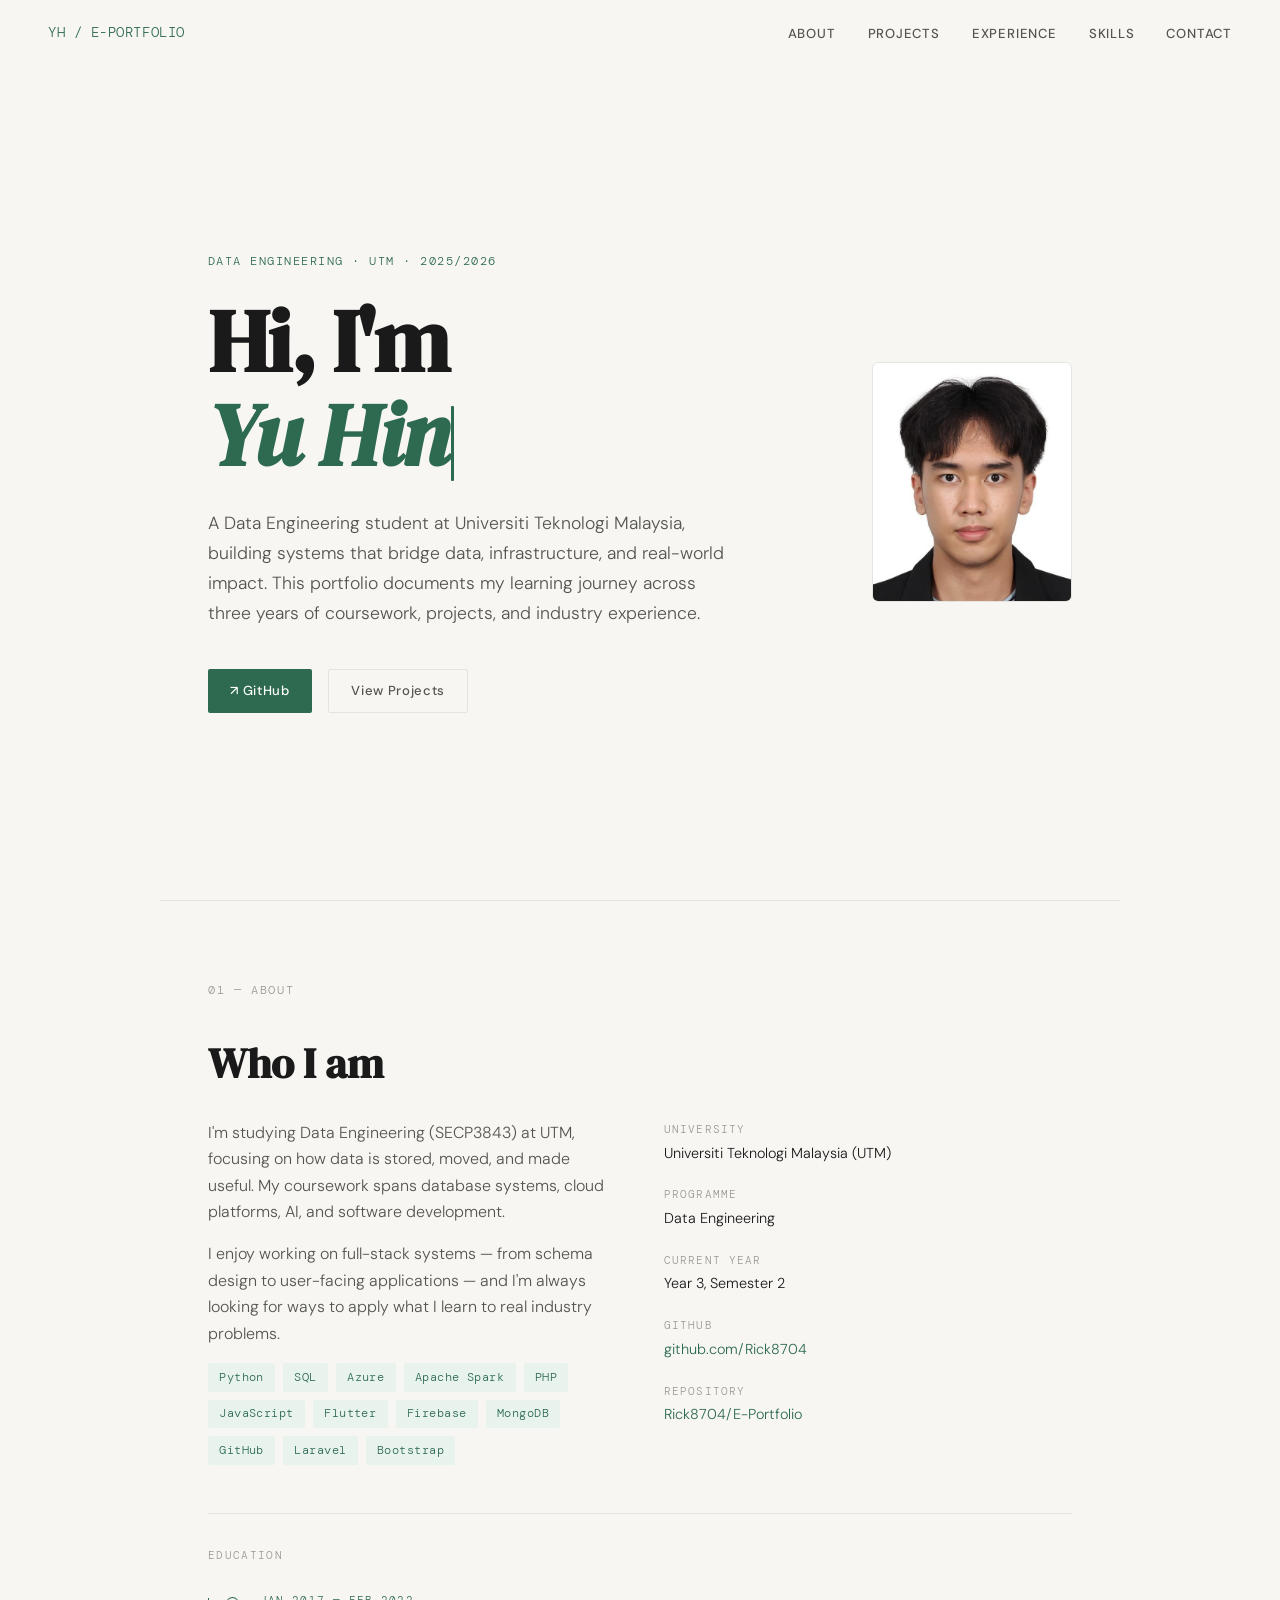
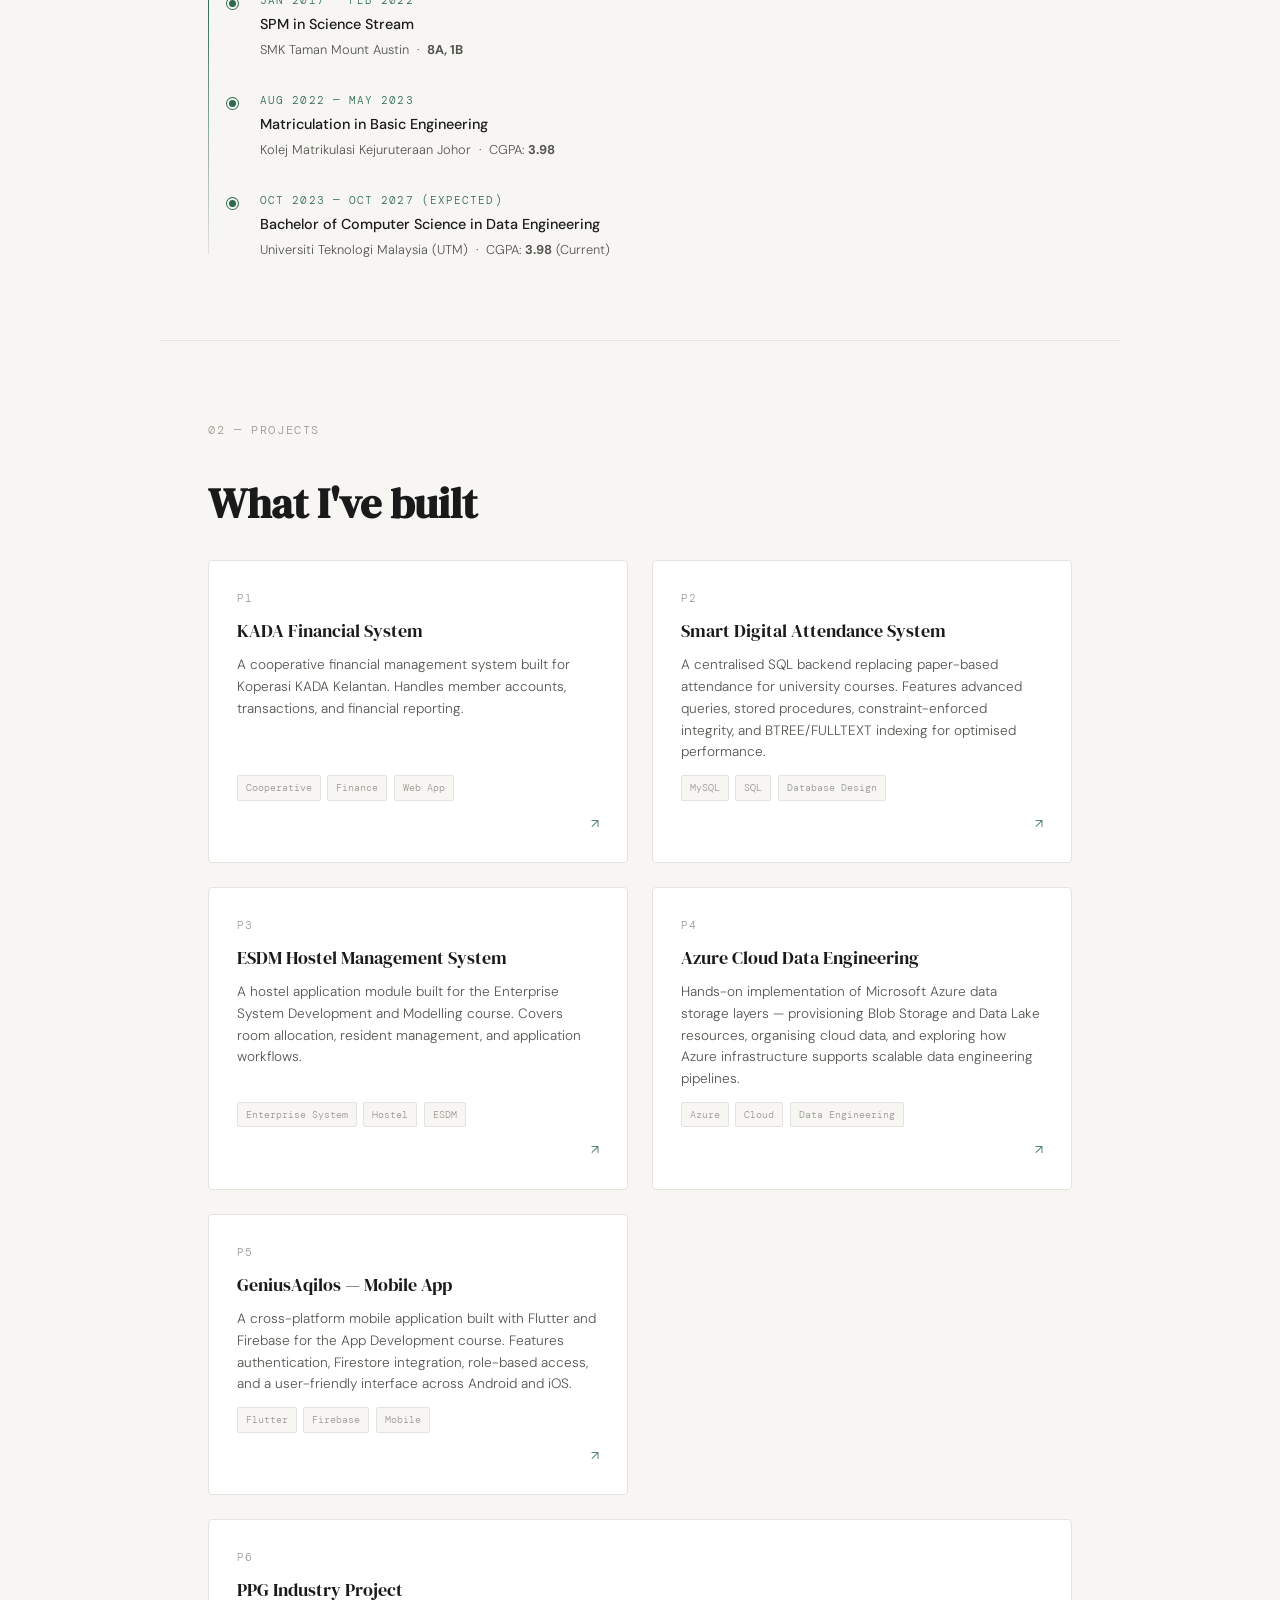
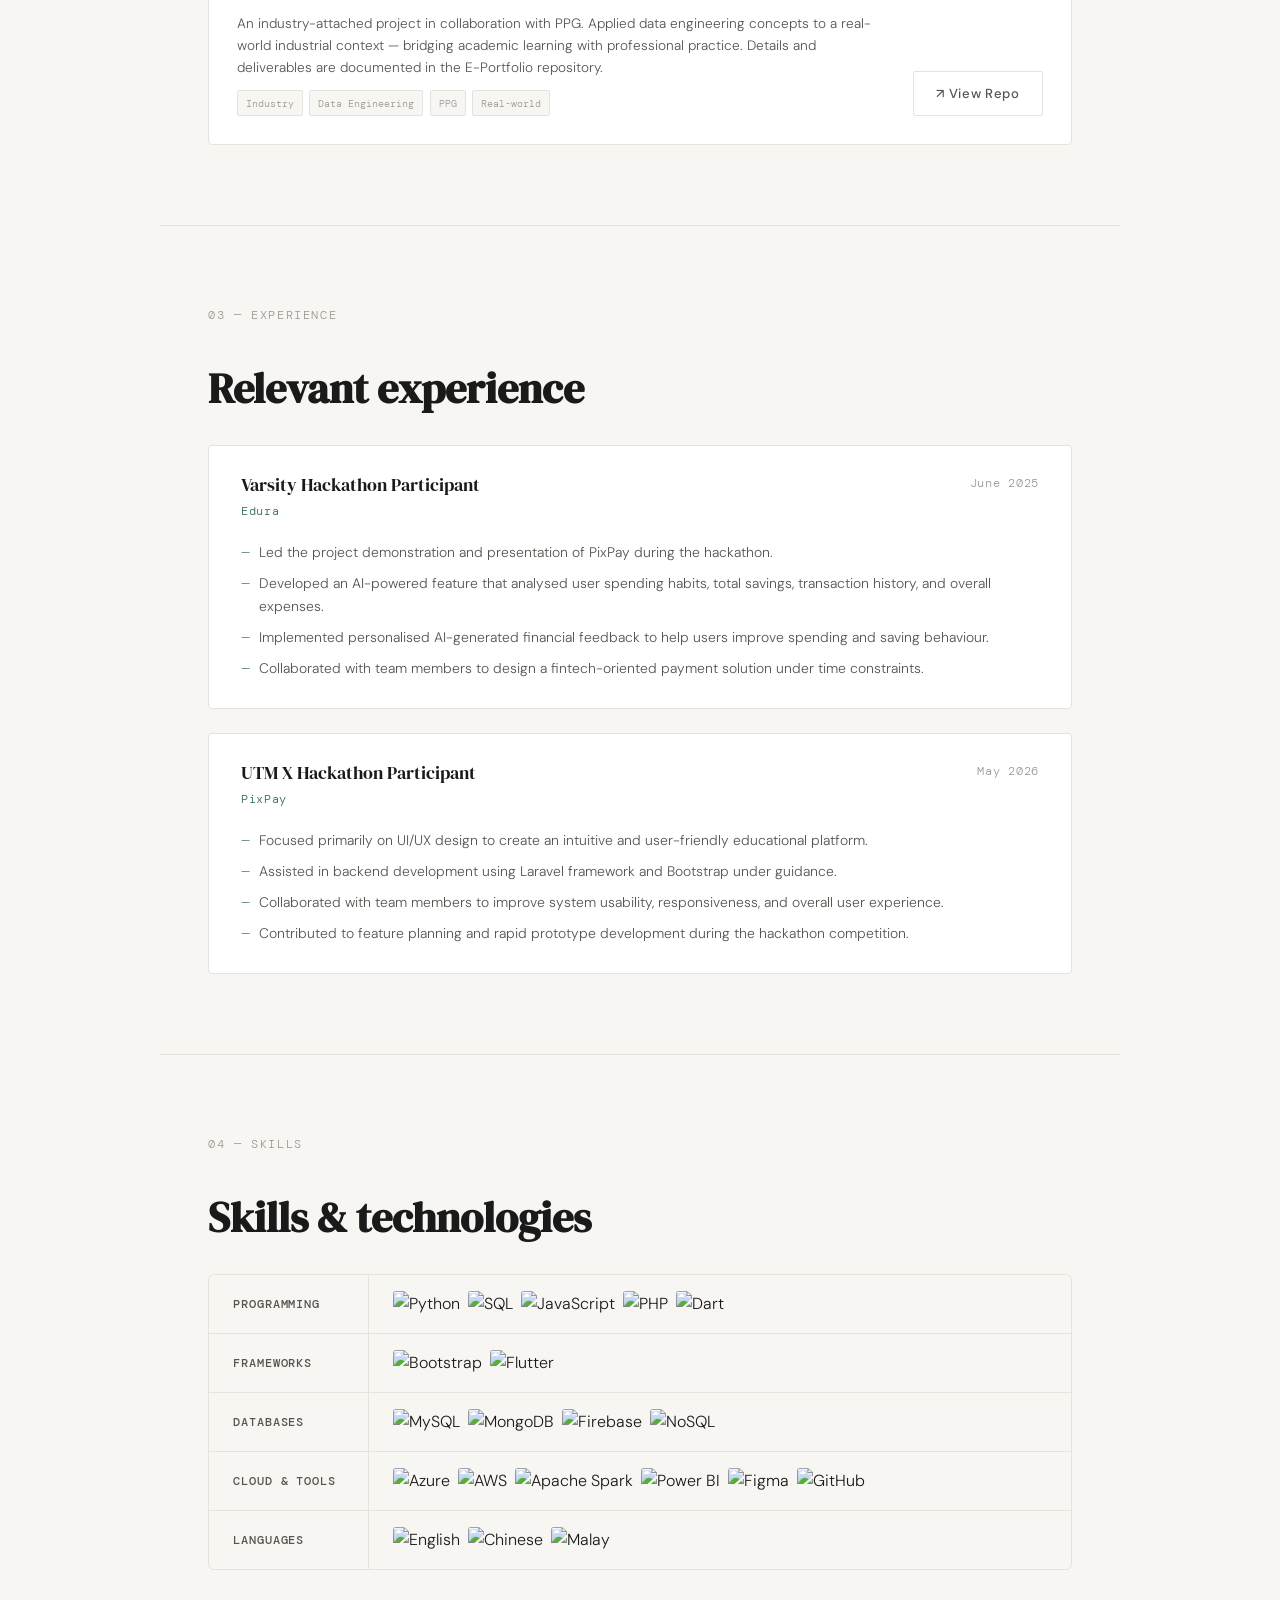
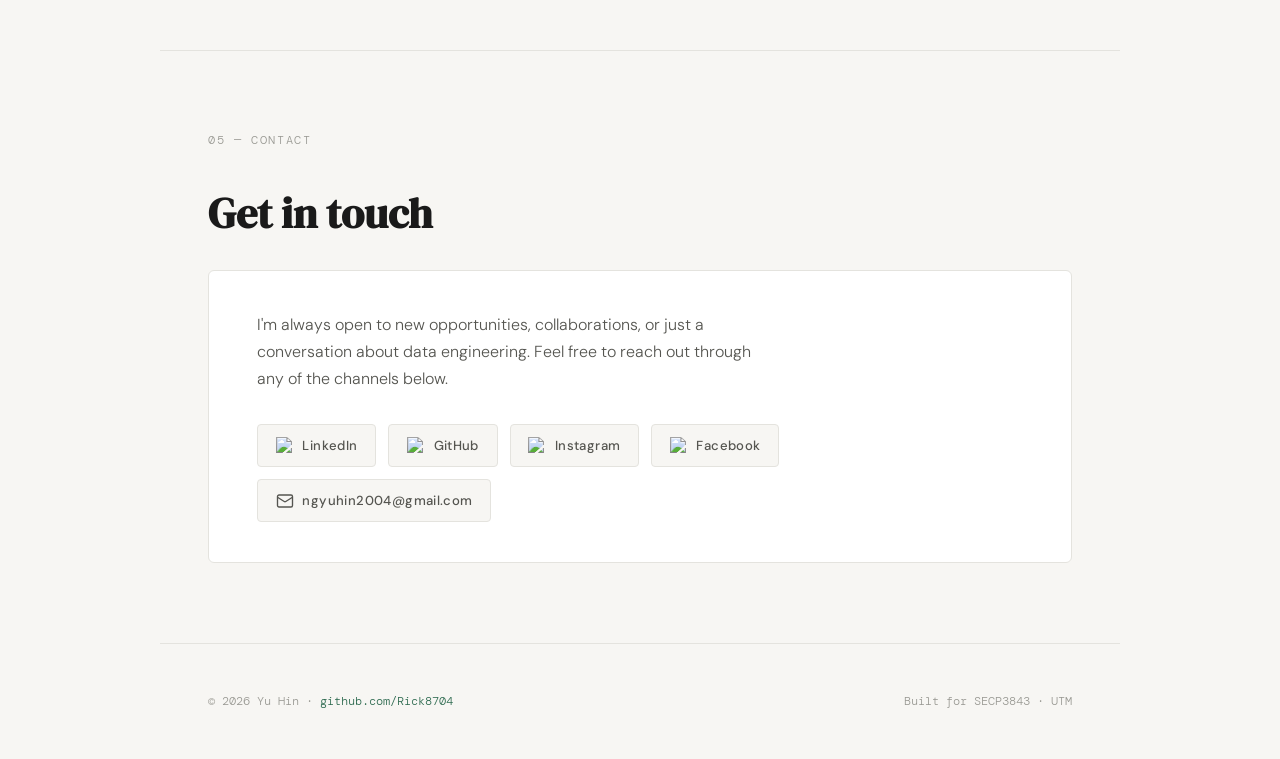
==== index.html @ 98b75ca1 "feat: add Application Development documentation and update project list in index.html" ====
<!DOCTYPE html>
<html lang="en">

<head>
  <meta charset="UTF-8" />
  <meta name="viewport" content="width=device-width, initial-scale=1.0" />
  <title>Yu Hin — E-Portfolio</title>
  <meta name="description"
    content="E-Portfolio of Yu Hin, Data Engineering student at Universiti Teknologi Malaysia (UTM). Projects, experience, and academic journey." />
  <link rel="preconnect" href="https://fonts.googleapis.com" />
  <link rel="preconnect" href="https://fonts.gstatic.com" crossorigin />
  <link
    href="https://fonts.googleapis.com/css2?family=DM+Serif+Display:ital@0;1&family=DM+Sans:wght@300;400;500&family=DM+Mono:wght@400;500&display=swap"
    rel="stylesheet" />
  <link rel="stylesheet" href="style.css" />
</head>

<body>

  <!-- Reading progress bar -->
  <div id="read-progress"></div>

  <nav id="main-nav">
    <a class="nav-logo" href="#">YH / E-PORTFOLIO</a>
    <ul class="nav-links">
      <li><a href="#about" data-section="about">About</a></li>
      <li><a href="#projects" data-section="projects">Projects</a></li>
      <li><a href="#experience" data-section="experience">Experience</a></li>
      <li><a href="#techstack" data-section="techstack">Skills</a></li>
      <li><a href="#contact" data-section="contact">Contact</a></li>
    </ul>
  </nav>

  <div class="hero">
    <div class="hero-content">
      <p class="hero-tag">Data Engineering · UTM · 2025/2026</p>
      <h1>Hi, I'm<br /><em>Yu Hin<span class="cursor"></span></em></h1>
      <p class="hero-sub">
        A Data Engineering student at Universiti Teknologi Malaysia, building systems that bridge data, infrastructure,
        and real-world impact. This portfolio documents my learning journey across three years of coursework, projects,
        and industry experience.
      </p>
      <div class="hero-links">
        <a class="btn btn-primary" href="https://github.com/Rick8704/E-Portfolio" target="_blank">↗ GitHub</a>
        <a class="btn btn-ghost" href="#projects">View Projects</a>
      </div>
    </div>
    <div class="hero-photo-wrap">
      <img class="hero-photo" src="assets/photo.jpg" alt="Yu Hin" id="hero-img"
        onerror="this.style.display='none'; document.getElementById('hero-placeholder').style.display='flex';" />
      <div class="hero-photo-placeholder" id="hero-placeholder" style="display:none;">
        <svg width="32" height="32" viewBox="0 0 24 24" fill="none" stroke="currentColor" stroke-width="1.2">
          <path d="M20 21v-2a4 4 0 0 0-4-4H8a4 4 0 0 0-4 4v2" />
          <circle cx="12" cy="7" r="4" />
        </svg>
        <span>Save your photo as<br />assets/photo.jpg</span>
      </div>
    </div>
  </div>

  <section id="about">
    <p class="section-label reveal">01 — About</p>
    <h2 class="reveal reveal-delay-1">Who I am</h2>
    <div class="about-grid">
      <div class="about-text reveal reveal-delay-2">
        <p>I'm studying Data Engineering (SECP3843) at UTM, focusing on how data is stored, moved, and made useful. My
          coursework spans database systems, cloud platforms, AI, and software development.</p>
        <p>I enjoy working on full-stack systems — from schema design to user-facing applications — and I'm always
          looking for ways to apply what I learn to real industry problems.</p>
        <div class="skills-list" id="skills-list">
          <span class="skill-tag">Python</span>
          <span class="skill-tag">SQL</span>
          <span class="skill-tag">Azure</span>
          <span class="skill-tag">Apache Spark</span>
          <span class="skill-tag">PHP</span>
          <span class="skill-tag">JavaScript</span>
          <span class="skill-tag">Flutter</span>
          <span class="skill-tag">Firebase</span>
          <span class="skill-tag">MongoDB</span>
          <span class="skill-tag">GitHub</span>
          <span class="skill-tag">Laravel</span>
          <span class="skill-tag">Bootstrap</span>
        </div>
      </div>
      <div class="info-block reveal reveal-delay-3">
        <div class="info-row">
          <span class="info-label">University</span>
          <span class="info-value">Universiti Teknologi Malaysia (UTM)</span>
        </div>
        <div class="info-row">
          <span class="info-label">Programme</span>
          <span class="info-value">Data Engineering</span>
        </div>
        <div class="info-row">
          <span class="info-label">Current Year</span>
          <span class="info-value">Year 3, Semester 2</span>
        </div>
        <div class="info-row">
          <span class="info-label">GitHub</span>
          <span class="info-value"><a href="https://github.com/Rick8704" target="_blank"
              style="color:var(--accent);text-decoration:none;">github.com/Rick8704</a></span>
        </div>
        <div class="info-row">
          <span class="info-label">Repository</span>
          <span class="info-value"><a href="https://github.com/Rick8704/E-Portfolio" target="_blank"
              style="color:var(--accent);text-decoration:none;">Rick8704/E-Portfolio</a></span>
        </div>
      </div>
    </div>

    <!-- Academic Journey Timeline -->
    <div class="journey-wrap reveal">
      <p class="journey-label">Education</p>
      <div class="timeline" id="timeline">

        <div class="tl-item">
          <span class="tl-dot"></span>
          <div class="tl-period">Jan 2017 — Feb 2022</div>
          <div class="tl-title">SPM in Science Stream</div>
          <div class="tl-sub">SMK Taman Mount Austin &nbsp;&middot;&nbsp; <strong>8A, 1B</strong></div>
        </div>

        <div class="tl-item">
          <span class="tl-dot"></span>
          <div class="tl-period">Aug 2022 — May 2023</div>
          <div class="tl-title">Matriculation in Basic Engineering</div>
          <div class="tl-sub">Kolej Matrikulasi Kejuruteraan Johor &nbsp;&middot;&nbsp; CGPA: <strong>3.98</strong></div>
        </div>

        <div class="tl-item">
          <span class="tl-dot"></span>
          <div class="tl-period">Oct 2023 — Oct 2027 (Expected)</div>
          <div class="tl-title">Bachelor of Computer Science in Data Engineering</div>
          <div class="tl-sub">Universiti Teknologi Malaysia (UTM) &nbsp;&middot;&nbsp; CGPA: <strong>3.98</strong> (Current)</div>
        </div>

      </div>
    </div>

  </section>

  <section id="projects">
    <p class="section-label reveal">02 — Projects</p>
    <h2 class="reveal reveal-delay-1">What I've built</h2>
    <div class="projects-grid">

      <a class="project-card reveal reveal-delay-1" href="https://github.com/lauyankai/KADA-system" target="_blank">
        <span class="project-num">P1</span>
        <div class="project-title">KADA Financial System</div>
        <p class="project-desc">A cooperative financial management system built for Koperasi KADA Kelantan. Handles
          member accounts, transactions, and financial reporting.</p>
        <div class="project-tags">
          <span class="project-tag">Cooperative</span>
          <span class="project-tag">Finance</span>
          <span class="project-tag">Web App</span>
        </div>
        <span class="project-arrow">↗</span>
      </a>

      <a class="project-card reveal reveal-delay-2"
        href="https://github.com/Rick8704/E-Portfolio/tree/main/Files/Year%203/Semester%201/Database%20Programming/Project%201"
        target="_blank">
        <span class="project-num">P2</span>
        <div class="project-title">Smart Digital Attendance System</div>
        <p class="project-desc">A centralised SQL backend replacing paper-based attendance for university courses.
          Features advanced queries, stored procedures, constraint-enforced integrity, and BTREE/FULLTEXT indexing for
          optimised performance.</p>
        <div class="project-tags">
          <span class="project-tag">MySQL</span>
          <span class="project-tag">SQL</span>
          <span class="project-tag">Database Design</span>
        </div>
        <span class="project-arrow">↗</span>
      </a>

      <a class="project-card reveal reveal-delay-3"
        href="https://github.com/Rick8704/ESDM_PROJECT_HOSTEL_APPLICATION_MODULE" target="_blank">
        <span class="project-num">P3</span>
        <div class="project-title">ESDM Hostel Management System</div>
        <p class="project-desc">A hostel application module built for the Enterprise System Development and Modelling
          course. Covers room allocation, resident management, and application workflows.</p>
        <div class="project-tags">
          <span class="project-tag">Enterprise System</span>
          <span class="project-tag">Hostel</span>
          <span class="project-tag">ESDM</span>
        </div>
        <span class="project-arrow">↗</span>
      </a>

      <a class="project-card reveal reveal-delay-4"
        href="https://github.com/Rick8704/E-Portfolio/tree/main/Files/Year%203/Semester%202/Special%20Topic%20in%20Data%20Engineering/Azure%20Tutorial"
        target="_blank">
        <span class="project-num">P4</span>
        <div class="project-title">Azure Cloud Data Engineering</div>
        <p class="project-desc">Hands-on implementation of Microsoft Azure data storage layers — provisioning Blob
          Storage and Data Lake resources, organising cloud data, and exploring how Azure infrastructure supports
          scalable data engineering pipelines.</p>
        <div class="project-tags">
          <span class="project-tag">Azure</span>
          <span class="project-tag">Cloud</span>
          <span class="project-tag">Data Engineering</span>
        </div>
        <span class="project-arrow">↗</span>
      </a>

      <a class="project-card reveal reveal-delay-1" href="https://github.com/brendan-chia/App-Development-_GENIUSAQILOS"
        target="_blank">
        <span class="project-num">P5</span>
        <div class="project-title">GeniusAqilos — Mobile App</div>
        <p class="project-desc">A cross-platform mobile application built with Flutter and Firebase for the App
          Development course. Features authentication, Firestore integration, role-based access, and a
          user-friendly interface across Android and iOS.</p>
        <div class="project-tags">
          <span class="project-tag">Flutter</span>
          <span class="project-tag">Firebase</span>
          <span class="project-tag">Mobile</span>
        </div>
        <span class="project-arrow">↗</span>
      </a>

      <div class="project-card full reveal">
        <div class="project-body">
          <span class="project-num">P6</span>
          <div class="project-title">PPG Industry Project</div>
          <p class="project-desc">An industry-attached project in collaboration with PPG. Applied data engineering
            concepts to a real-world industrial context — bridging academic learning with professional practice. Details
            and deliverables are documented in the E-Portfolio repository.</p>
          <div class="project-tags">
            <span class="project-tag">Industry</span>
            <span class="project-tag">Data Engineering</span>
            <span class="project-tag">PPG</span>
            <span class="project-tag">Real-world</span>
          </div>
        </div>
        <a class="btn btn-ghost" href="https://github.com/Rick8704/E-Portfolio/tree/d7e22be615f9ee816d0fd8a364463b9cafebe472/Files/Year%203/Semester%202/Special%20Topic%20in%20Data%20Engineering" target="_blank"
          style="white-space:nowrap;align-self:flex-end;">↗ View Repo</a>
      </div>

    </div>
  </section>

  <section id="experience">
    <p class="section-label reveal">03 — Experience</p>
    <h2 class="reveal reveal-delay-1">Relevant experience</h2>
    <div class="exp-list">

      <a class="exp-card reveal reveal-delay-2" href="https://github.com/ZHIMING04/Edura" target="_blank">
        <div class="exp-role">Varsity Hackathon Participant</div>
        <div class="exp-org">Edura</div>
        <span class="exp-date">June 2025</span>
        <ul class="exp-bullets">
          <li>Led the project demonstration and presentation of PixPay during the hackathon.</li>
          <li>Developed an AI-powered feature that analysed user spending habits, total savings, transaction history,
            and overall expenses.</li>
          <li>Implemented personalised AI-generated financial feedback to help users improve spending and saving
            behaviour.</li>
          <li>Collaborated with team members to design a fintech-oriented payment solution under time constraints.</li>
        </ul>
      </a>

      <a class="exp-card reveal reveal-delay-3" href="https://github.com/RickyTan5350/1by1_utm_hackathon" target="_blank">
        <div class="exp-role">UTM X Hackathon Participant</div>
        <div class="exp-org">PixPay</div>
        <span class="exp-date">May 2026</span>
        <ul class="exp-bullets">
          <li>Focused primarily on UI/UX design to create an intuitive and user-friendly educational platform.</li>
          <li>Assisted in backend development using Laravel framework and Bootstrap under guidance.</li>
          <li>Collaborated with team members to improve system usability, responsiveness, and overall user experience.</li>
          <li>Contributed to feature planning and rapid prototype development during the hackathon competition.</li>
        </ul>
      </a>

    </div>
  </section>

  <section id="techstack">
    <p class="section-label reveal">04 — Skills</p>
    <h2 class="reveal reveal-delay-1">Skills &amp; technologies</h2>
    <div class="stack-grid reveal reveal-delay-2">

      <div class="stack-row">
        <span class="stack-category">Programming</span>
        <div class="stack-badges">
          <img src="https://img.shields.io/badge/Python-3776AB?style=for-the-badge&logo=python&logoColor=white"
            alt="Python" />
          <img src="https://img.shields.io/badge/SQL-4479A1?style=for-the-badge&logo=mysql&logoColor=white" alt="SQL" />
          <img src="https://img.shields.io/badge/JavaScript-F7DF1E?style=for-the-badge&logo=javascript&logoColor=black"
            alt="JavaScript" />
          <img src="https://img.shields.io/badge/PHP-777BB4?style=for-the-badge&logo=php&logoColor=white" alt="PHP" />
          <img src="https://img.shields.io/badge/Dart-0175C2?style=for-the-badge&logo=dart&logoColor=white"
            alt="Dart" />
        </div>
      </div>

      <div class="stack-row">
        <span class="stack-category">Frameworks</span>
        <div class="stack-badges">
          <img src="https://img.shields.io/badge/Bootstrap-7952B3?style=for-the-badge&logo=bootstrap&logoColor=white"
            alt="Bootstrap" />
          <img src="https://img.shields.io/badge/Flutter-02569B?style=for-the-badge&logo=flutter&logoColor=white"
            alt="Flutter" />
        </div>
      </div>

      <div class="stack-row">
        <span class="stack-category">Databases</span>
        <div class="stack-badges">
          <img src="https://img.shields.io/badge/MySQL-4479A1?style=for-the-badge&logo=mysql&logoColor=white"
            alt="MySQL" />
          <img src="https://img.shields.io/badge/MongoDB-47A248?style=for-the-badge&logo=mongodb&logoColor=white"
            alt="MongoDB" />
          <img src="https://img.shields.io/badge/Firebase-FFCA28?style=for-the-badge&logo=firebase&logoColor=black"
            alt="Firebase" />
          <img src="https://img.shields.io/badge/NoSQL-E6522C?style=for-the-badge&logo=apache&logoColor=white"
            alt="NoSQL" />
        </div>
      </div>

      <div class="stack-row">
        <span class="stack-category">Cloud &amp; Tools</span>
        <div class="stack-badges">
          <img src="https://img.shields.io/badge/Azure-0078D4?style=for-the-badge&logo=microsoft-azure&logoColor=white"
            alt="Azure" />
          <img src="https://img.shields.io/badge/AWS-232F3E?style=for-the-badge&logo=amazon-aws&logoColor=white"
            alt="AWS" />
          <img
            src="https://img.shields.io/badge/Apache_Spark-E25A1C?style=for-the-badge&logo=apache-spark&logoColor=white"
            alt="Apache Spark" />
          <img src="https://img.shields.io/badge/Power_BI-F2C811?style=for-the-badge&logo=power-bi&logoColor=black"
            alt="Power BI" />
          <img src="https://img.shields.io/badge/Figma-F24E1E?style=for-the-badge&logo=figma&logoColor=white"
            alt="Figma" />
          <img src="https://img.shields.io/badge/GitHub-181717?style=for-the-badge&logo=github&logoColor=white"
            alt="GitHub" />
        </div>
      </div>

      <div class="stack-row">
        <span class="stack-category">Languages</span>
        <div class="stack-badges">
          <img src="https://img.shields.io/badge/English-Native-2D6A4F?style=for-the-badge" alt="English" />
          <img src="https://img.shields.io/badge/Chinese-Fluent-E63946?style=for-the-badge" alt="Chinese" />
          <img src="https://img.shields.io/badge/Malay-Fluent-F4A261?style=for-the-badge" alt="Malay" />
        </div>
      </div>

    </div>
  </section>

  <section id="contact">
    <p class="section-label reveal">05 — Contact</p>
    <h2 class="reveal reveal-delay-1">Get in touch</h2>
    <div class="contact-card reveal reveal-delay-2">
      <p class="contact-intro">I'm always open to new opportunities, collaborations, or just a conversation about data
        engineering. Feel free to reach out through any of the channels below.</p>
      <div class="contact-links">
        <a class="contact-link linkedin" href="https://www.linkedin.com/in/yu-hin-ng-475777298/" target="_blank">
          <img
            src="https://raw.githubusercontent.com/rahuldkjain/github-profile-readme-generator/master/src/images/icons/Social/linked-in-alt.svg"
            alt="LinkedIn" />
          LinkedIn
        </a>
        <a class="contact-link github" href="https://github.com/Rick8704" target="_blank">
          <img
            src="https://raw.githubusercontent.com/rahuldkjain/github-profile-readme-generator/master/src/images/icons/Social/github.svg"
            alt="GitHub" />
          GitHub
        </a>
        <a class="contact-link instagram" href="https://www.instagram.com/rick_nng/" target="_blank">
          <img
            src="https://raw.githubusercontent.com/rahuldkjain/github-profile-readme-generator/master/src/images/icons/Social/instagram.svg"
            alt="Instagram" />
          Instagram
        </a>
        <a class="contact-link facebook" href="https://www.facebook.com/ng.yuhin.7" target="_blank">
          <img
            src="https://raw.githubusercontent.com/rahuldkjain/github-profile-readme-generator/master/src/images/icons/Social/facebook.svg"
            alt="Facebook" />
          Facebook
        </a>
        <a class="contact-link email" href="mailto:ngyuhin2004@gmail.com">
          <svg width="18" height="18" viewBox="0 0 24 24" fill="none" stroke="currentColor" stroke-width="1.8">
            <rect x="2" y="4" width="20" height="16" rx="2" />
            <path d="m22 7-8.97 5.7a1.94 1.94 0 0 1-2.06 0L2 7" />
          </svg>
          ngyuhin2004@gmail.com
        </a>
      </div>
    </div>
  </section>

  <footer>
    <p>© 2026 Yu Hin · <a href="https://github.com/Rick8704" target="_blank">github.com/Rick8704</a></p>
    <p>Built for SECP3843 · UTM</p>
  </footer>

  <!-- Back to top -->
  <a href="#" id="back-to-top" aria-label="Back to top">↑</a>

  <script src="script.js" defer></script>

</body>

</html>
---- style.css ----
/* ── Reset ── */
*,
*::before,
*::after {
  box-sizing: border-box;
  margin: 0;
  padding: 0;
}

/* ── Design Tokens ── */
:root {
  --bg: #F7F6F3;
  --surface: #FFFFFF;
  --ink: #1A1A1A;
  --ink-mid: #555550;
  --ink-light: #999993;
  --accent: #2D6A4F;
  --accent-light: #E8F3EE;
  --rule: #E4E3DE;
  --mono: 'DM Mono', monospace;
}

html {
  scroll-behavior: smooth;
}

body {
  background: var(--bg);
  color: var(--ink);
  font-family: 'DM Sans', sans-serif;
  font-weight: 300;
  line-height: 1.65;
  -webkit-font-smoothing: antialiased;
  overflow-x: hidden;
}

/* ── Nav ── */
nav {
  position: fixed;
  top: 0;
  left: 0;
  right: 0;
  z-index: 100;
  display: flex;
  justify-content: space-between;
  align-items: center;
  padding: 1.25rem 3rem;
  background: rgba(247, 246, 243, 0.85);
  backdrop-filter: blur(12px);
  -webkit-backdrop-filter: blur(12px);
  border-bottom: 1px solid transparent;
  transition: border-color 0.3s, box-shadow 0.3s;
}

nav.scrolled {
  border-color: var(--rule);
  box-shadow: 0 2px 20px rgba(0, 0, 0, 0.05);
}

.nav-logo {
  font-family: var(--mono);
  font-size: 0.85rem;
  color: var(--accent);
  letter-spacing: 0.04em;
  text-decoration: none;
  transition: opacity 0.2s;
}

.nav-logo:hover {
  opacity: 0.7;
}

.nav-links {
  display: flex;
  gap: 2rem;
  list-style: none;
}

.nav-links a {
  font-size: 0.82rem;
  font-weight: 500;
  color: var(--ink-mid);
  text-decoration: none;
  letter-spacing: 0.06em;
  text-transform: uppercase;
  transition: color 0.2s;
  position: relative;
  padding-bottom: 2px;
}

.nav-links a::after {
  content: '';
  position: absolute;
  bottom: -2px;
  left: 0;
  width: 0;
  height: 1px;
  background: var(--accent);
  transition: width 0.25s ease;
}

.nav-links a:hover {
  color: var(--accent);
}

.nav-links a:hover::after {
  width: 100%;
}

.nav-links a.active {
  color: var(--accent);
}

.nav-links a.active::after {
  width: 100%;
}

/* ── Scroll-reveal ── */
.reveal {
  opacity: 0;
  transform: translateY(28px);
  transition: opacity 0.65s ease, transform 0.65s ease;
}

.reveal.visible {
  opacity: 1;
  transform: none;
}

.reveal-delay-1 { transition-delay: 0.1s; }
.reveal-delay-2 { transition-delay: 0.2s; }
.reveal-delay-3 { transition-delay: 0.3s; }
.reveal-delay-4 { transition-delay: 0.4s; }

/* ── Hero ── */
.hero {
  min-height: 100vh;
  display: grid;
  grid-template-columns: 1fr auto;
  align-items: center;
  gap: 4rem;
  padding: 8rem 3rem 4rem;
  max-width: 960px;
  margin: 0 auto;
}

.hero-content {}

.hero-tag {
  font-family: var(--mono);
  font-size: 0.78rem;
  color: var(--accent);
  letter-spacing: 0.12em;
  text-transform: uppercase;
  margin-bottom: 1.5rem;
  opacity: 0;
  animation: fadeUp 0.6s ease 0.1s forwards;
}

.hero h1 {
  font-family: 'DM Serif Display', serif;
  font-size: clamp(3rem, 7vw, 5.5rem);
  line-height: 1.05;
  letter-spacing: -0.02em;
  margin-bottom: 1.75rem;
  opacity: 0;
  animation: fadeUp 0.6s ease 0.25s forwards;
}

.hero h1 em {
  font-style: italic;
  color: var(--accent);
}

.hero-sub {
  font-size: 1.1rem;
  color: var(--ink-mid);
  max-width: 520px;
  margin-bottom: 2.5rem;
  line-height: 1.7;
  opacity: 0;
  animation: fadeUp 0.6s ease 0.4s forwards;
}

.hero-links {
  display: flex;
  gap: 1rem;
  flex-wrap: wrap;
  opacity: 0;
  animation: fadeUp 0.6s ease 0.55s forwards;
}

/* Hero photo */
.hero-photo-wrap {
  opacity: 0;
  animation: fadeIn 0.8s ease 0.7s forwards;
  flex-shrink: 0;
}

.hero-photo {
  width: 200px;
  height: 240px;
  object-fit: cover;
  object-position: top center;
  border-radius: 6px;
  border: 1px solid var(--rule);
  filter: grayscale(15%);
  transition: filter 0.4s, transform 0.4s, box-shadow 0.4s;
  display: block;
}

.hero-photo:hover {
  filter: grayscale(0%);
  transform: translateY(-4px) scale(1.02);
  box-shadow: 0 16px 40px rgba(45, 106, 79, 0.15);
}

.hero-photo-placeholder {
  width: 200px;
  height: 240px;
  border-radius: 6px;
  border: 1px dashed var(--rule);
  background: var(--surface);
  display: flex;
  flex-direction: column;
  align-items: center;
  justify-content: center;
  gap: 0.5rem;
  color: var(--ink-light);
  font-family: var(--mono);
  font-size: 0.68rem;
  letter-spacing: 0.06em;
  text-align: center;
  padding: 1rem;
}

.hero-photo-placeholder svg {
  opacity: 0.3;
}

/* Typing cursor */
.cursor {
  display: inline-block;
  width: 3px;
  height: 0.85em;
  background: var(--accent);
  margin-left: 3px;
  vertical-align: middle;
  border-radius: 1px;
  animation: blink 1s step-end infinite;
}

@keyframes blink {
  0%, 100% { opacity: 1; }
  50%       { opacity: 0; }
}

@keyframes fadeUp {
  from { opacity: 0; transform: translateY(20px); }
  to   { opacity: 1; transform: none; }
}

@keyframes fadeIn {
  from { opacity: 0; }
  to   { opacity: 1; }
}

/* ── Buttons ── */
.btn {
  display: inline-flex;
  align-items: center;
  gap: 0.4rem;
  padding: 0.65rem 1.4rem;
  border-radius: 2px;
  font-size: 0.82rem;
  font-weight: 500;
  letter-spacing: 0.05em;
  text-decoration: none;
  transition: all 0.22s;
  cursor: pointer;
}

.btn-primary {
  background: var(--accent);
  color: #fff;
}

.btn-primary:hover {
  background: #235840;
  transform: translateY(-1px);
  box-shadow: 0 4px 12px rgba(45, 106, 79, 0.25);
}

.btn-ghost {
  border: 1px solid var(--rule);
  color: var(--ink-mid);
  background: transparent;
}

.btn-ghost:hover {
  border-color: var(--accent);
  color: var(--accent);
  transform: translateY(-1px);
}

/* ── Sections ── */
section {
  max-width: 960px;
  margin: 0 auto;
  padding: 5rem 3rem;
  border-top: 1px solid var(--rule);
}

.section-label {
  font-family: var(--mono);
  font-size: 0.72rem;
  letter-spacing: 0.14em;
  text-transform: uppercase;
  color: var(--ink-light);
  margin-bottom: 2.5rem;
}

h2 {
  font-family: 'DM Serif Display', serif;
  font-size: clamp(1.8rem, 3.5vw, 2.6rem);
  line-height: 1.15;
  margin-bottom: 1rem;
}

/* ── About ── */
.about-grid {
  display: grid;
  grid-template-columns: 1fr 1fr;
  gap: 3rem;
  margin-top: 2rem;
}

.about-text p {
  color: var(--ink-mid);
  margin-bottom: 1rem;
}

.skills-list {
  display: flex;
  flex-wrap: wrap;
  gap: 0.5rem;
  margin-top: 1rem;
}

.skill-tag {
  font-family: var(--mono);
  font-size: 0.72rem;
  padding: 0.3rem 0.7rem;
  background: var(--accent-light);
  color: var(--accent);
  border-radius: 2px;
  letter-spacing: 0.04em;
  opacity: 0;
  transform: scale(0.85);
  transition: opacity 0.3s, transform 0.3s, background 0.2s, color 0.2s;
  cursor: default;
}

.skill-tag.visible {
  opacity: 1;
  transform: scale(1);
}

.skill-tag:hover {
  background: var(--accent);
  color: #fff;
}

.info-block {
  display: flex;
  flex-direction: column;
  gap: 1.25rem;
}

.info-row {
  display: flex;
  flex-direction: column;
  gap: 0.2rem;
}

.info-label {
  font-family: var(--mono);
  font-size: 0.7rem;
  color: var(--ink-light);
  letter-spacing: 0.1em;
  text-transform: uppercase;
}

.info-value {
  font-size: 0.9rem;
  color: var(--ink);
}

/* ── Education Timeline ── */
.journey-wrap {
  margin-top: 3rem;
  padding-top: 2rem;
  border-top: 1px solid var(--rule);
}

.journey-label {
  font-family: var(--mono);
  font-size: 0.7rem;
  letter-spacing: 0.12em;
  text-transform: uppercase;
  color: var(--ink-light);
  margin-bottom: 1.75rem;
}

.timeline {
  position: relative;
  padding-left: 1.5rem;
}

.timeline::before {
  content: '';
  position: absolute;
  left: 0;
  top: 6px;
  bottom: 6px;
  width: 1px;
  background: linear-gradient(to bottom, var(--accent), var(--rule));
}

.tl-item {
  position: relative;
  padding-left: 1.75rem;
  padding-bottom: 2rem;
  opacity: 0;
  transform: translateX(-16px);
  transition: opacity 0.5s ease, transform 0.5s ease;
}

.tl-item.visible {
  opacity: 1;
  transform: none;
}

.tl-item:last-child { padding-bottom: 0; }

.tl-dot {
  position: absolute;
  left: -5px;
  top: 6px;
  width: 11px;
  height: 11px;
  border-radius: 50%;
  background: var(--accent);
  border: 2px solid var(--bg);
  box-shadow: 0 0 0 1px var(--accent);
  transition: transform 0.2s;
}

.tl-item:hover .tl-dot { transform: scale(1.35); }

.tl-period {
  font-family: var(--mono);
  font-size: 0.68rem;
  color: var(--accent);
  letter-spacing: 0.1em;
  text-transform: uppercase;
  margin-bottom: 0.2rem;
}

.tl-title {
  font-weight: 500;
  font-size: 0.9rem;
  color: var(--ink);
  margin-bottom: 0.2rem;
}

.tl-sub {
  font-size: 0.8rem;
  color: var(--ink-mid);
  line-height: 1.55;
}

/* ── Projects ── */
.projects-grid {
  display: grid;
  grid-template-columns: 1fr 1fr;
  gap: 1.5rem;
  margin-top: 2rem;
}

.project-card {
  background: var(--surface);
  border: 1px solid var(--rule);
  border-radius: 4px;
  padding: 1.75rem;
  text-decoration: none;
  color: inherit;
  display: flex;
  flex-direction: column;
  gap: 0.75rem;
  transition: border-color 0.25s, box-shadow 0.25s, transform 0.25s;
}

.project-card:hover {
  border-color: var(--accent);
  box-shadow: 0 6px 24px rgba(45, 106, 79, 0.1);
  transform: translateY(-3px);
}

.project-num {
  font-family: var(--mono);
  font-size: 0.7rem;
  color: var(--ink-light);
  letter-spacing: 0.1em;
}

.project-title {
  font-family: 'DM Serif Display', serif;
  font-size: 1.15rem;
  line-height: 1.25;
  color: var(--ink);
}

.project-desc {
  font-size: 0.85rem;
  color: var(--ink-mid);
  line-height: 1.6;
  flex: 1;
}

.project-tags {
  display: flex;
  flex-wrap: wrap;
  gap: 0.4rem;
}

.project-tag {
  font-family: var(--mono);
  font-size: 0.65rem;
  padding: 0.2rem 0.5rem;
  background: var(--bg);
  color: var(--ink-light);
  border-radius: 2px;
  border: 1px solid var(--rule);
}

.project-arrow {
  font-size: 0.8rem;
  color: var(--accent);
  align-self: flex-end;
  transition: transform 0.2s;
}

.project-card:hover .project-arrow {
  transform: translate(2px, -2px);
}

.project-card.full {
  grid-column: 1 / -1;
  flex-direction: row;
  align-items: flex-start;
  gap: 2rem;
}

.project-card.full .project-body {
  flex: 1;
  display: flex;
  flex-direction: column;
  gap: 0.75rem;
}

/* ── Experience ── */
.exp-list {
  display: flex;
  flex-direction: column;
  gap: 1.5rem;
  margin-top: 2rem;
}

.exp-card {
  background: var(--surface);
  border: 1px solid var(--rule);
  border-radius: 4px;
  padding: 1.75rem 2rem;
  display: grid;
  grid-template-columns: 1fr auto;
  gap: 0.25rem 1.5rem;
  transition: border-color 0.25s, box-shadow 0.25s, transform 0.25s;
  text-decoration: none;
  color: inherit;
}

.exp-card:hover {
  border-color: var(--accent);
  box-shadow: 0 6px 24px rgba(45, 106, 79, 0.1);
  transform: translateY(-2px);
}

.exp-role {
  font-family: 'DM Serif Display', serif;
  font-size: 1.1rem;
  line-height: 1.25;
  color: var(--ink);
  grid-column: 1;
}

.exp-org {
  font-family: var(--mono);
  font-size: 0.72rem;
  color: var(--accent);
  letter-spacing: 0.06em;
  margin-top: 0.15rem;
  grid-column: 1;
}

.exp-date {
  font-family: var(--mono);
  font-size: 0.72rem;
  color: var(--ink-light);
  letter-spacing: 0.06em;
  white-space: nowrap;
  grid-column: 2;
  grid-row: 1;
  align-self: start;
}

.exp-bullets {
  list-style: none;
  margin-top: 1rem;
  grid-column: 1 / -1;
  display: flex;
  flex-direction: column;
  gap: 0.5rem;
}

.exp-bullets li {
  font-size: 0.87rem;
  color: var(--ink-mid);
  line-height: 1.65;
  padding-left: 1.1rem;
  position: relative;
}

.exp-bullets li::before {
  content: '—';
  position: absolute;
  left: 0;
  color: var(--accent);
  font-size: 0.7rem;
  top: 0.18em;
}

/* ── Tech Stack ── */
.stack-grid {
  display: flex;
  flex-direction: column;
  gap: 0;
  margin-top: 2rem;
  border: 1px solid var(--rule);
  border-radius: 6px;
  overflow: hidden;
}

.stack-row {
  display: grid;
  grid-template-columns: 160px 1fr;
  align-items: center;
  border-bottom: 1px solid var(--rule);
  transition: background 0.2s;
}

.stack-row:last-child { border-bottom: none; }

.stack-row:hover { background: var(--accent-light); }

.stack-category {
  font-family: var(--mono);
  font-size: 0.72rem;
  letter-spacing: 0.08em;
  text-transform: uppercase;
  color: var(--ink-mid);
  padding: 1.2rem 1.5rem;
  border-right: 1px solid var(--rule);
  font-weight: 500;
}

.stack-badges {
  display: flex;
  flex-wrap: wrap;
  gap: 0.5rem;
  padding: 1rem 1.5rem;
  align-items: center;
}

.stack-badges img {
  height: 26px;
  border-radius: 3px;
  transition: transform 0.2s, opacity 0.2s;
}

.stack-badges img:hover {
  transform: translateY(-2px) scale(1.05);
  opacity: 0.9;
}

/* ── Contact ── */
.contact-card {
  background: var(--surface);
  border: 1px solid var(--rule);
  border-radius: 6px;
  padding: 2.5rem 3rem;
  margin-top: 2rem;
  display: flex;
  flex-direction: column;
  gap: 2rem;
}

.contact-intro {
  font-size: 1rem;
  color: var(--ink-mid);
  line-height: 1.7;
  max-width: 520px;
}

.contact-links {
  display: flex;
  flex-wrap: wrap;
  gap: 0.75rem;
  align-items: center;
}

.contact-link {
  display: inline-flex;
  align-items: center;
  gap: 0.55rem;
  padding: 0.6rem 1.1rem;
  background: var(--bg);
  border: 1px solid var(--rule);
  border-radius: 4px;
  text-decoration: none;
  color: var(--ink-mid);
  font-size: 0.82rem;
  font-weight: 500;
  letter-spacing: 0.03em;
  transition: border-color 0.22s, color 0.22s, background 0.22s, transform 0.22s, box-shadow 0.22s;
}

.contact-link:hover {
  transform: translateY(-2px);
  box-shadow: 0 4px 14px rgba(0, 0, 0, 0.08);
}

.contact-link img {
  width: 18px;
  height: 18px;
  object-fit: contain;
}

.contact-link.linkedin:hover  { border-color: #0A66C2; color: #0A66C2; background: #EBF3FA; }
.contact-link.github:hover    { border-color: #1A1A1A; color: #1A1A1A; background: #F0F0F0; }
.contact-link.instagram:hover { border-color: #E1306C; color: #E1306C; background: #FDF0F5; }
.contact-link.facebook:hover  { border-color: #1877F2; color: #1877F2; background: #EBF2FD; }
.contact-link.email:hover     { border-color: #D14836; color: #D14836; background: #FDF0EE; }

/* ── Footer ── */
footer {
  max-width: 960px;
  margin: 0 auto;
  padding: 3rem;
  border-top: 1px solid var(--rule);
  display: flex;
  justify-content: space-between;
  align-items: center;
}

footer p {
  font-family: var(--mono);
  font-size: 0.72rem;
  color: var(--ink-light);
}

footer a {
  color: var(--accent);
  text-decoration: none;
  transition: opacity 0.2s;
}

footer a:hover { opacity: 0.7; }

/* ── Progress bar ── */
#read-progress {
  position: fixed;
  top: 0;
  left: 0;
  height: 2px;
  background: var(--accent);
  width: 0%;
  z-index: 200;
  transition: width 0.1s linear;
}

/* ── Back to top ── */
#back-to-top {
  position: fixed;
  bottom: 2rem;
  right: 2rem;
  width: 42px;
  height: 42px;
  background: var(--surface);
  border: 1px solid var(--rule);
  border-radius: 50%;
  display: flex;
  align-items: center;
  justify-content: center;
  cursor: pointer;
  font-size: 1rem;
  color: var(--ink-mid);
  opacity: 0;
  transform: translateY(10px);
  transition: opacity 0.3s, transform 0.3s, border-color 0.2s, color 0.2s;
  text-decoration: none;
  z-index: 99;
}

#back-to-top.visible {
  opacity: 1;
  transform: none;
}

#back-to-top:hover {
  border-color: var(--accent);
  color: var(--accent);
}

/* ── Responsive ── */
@media (max-width: 700px) {
  nav { padding: 1rem 1.5rem; }
  .nav-links { gap: 1rem; }

  .hero {
    grid-template-columns: 1fr;
    padding-left: 1.5rem;
    padding-right: 1.5rem;
  }

  .hero-photo-wrap { order: -1; }

  .hero-photo,
  .hero-photo-placeholder {
    width: 120px;
    height: 144px;
  }

  section { padding-left: 1.5rem; padding-right: 1.5rem; }

  .about-grid,
  .projects-grid { grid-template-columns: 1fr; }

  .project-card.full { flex-direction: column; }

  footer { flex-direction: column; gap: 0.5rem; text-align: center; }

  .stack-row { grid-template-columns: 1fr; }

  .stack-category {
    border-right: none;
    border-bottom: 1px solid var(--rule);
    padding-bottom: 0.6rem;
  }
}
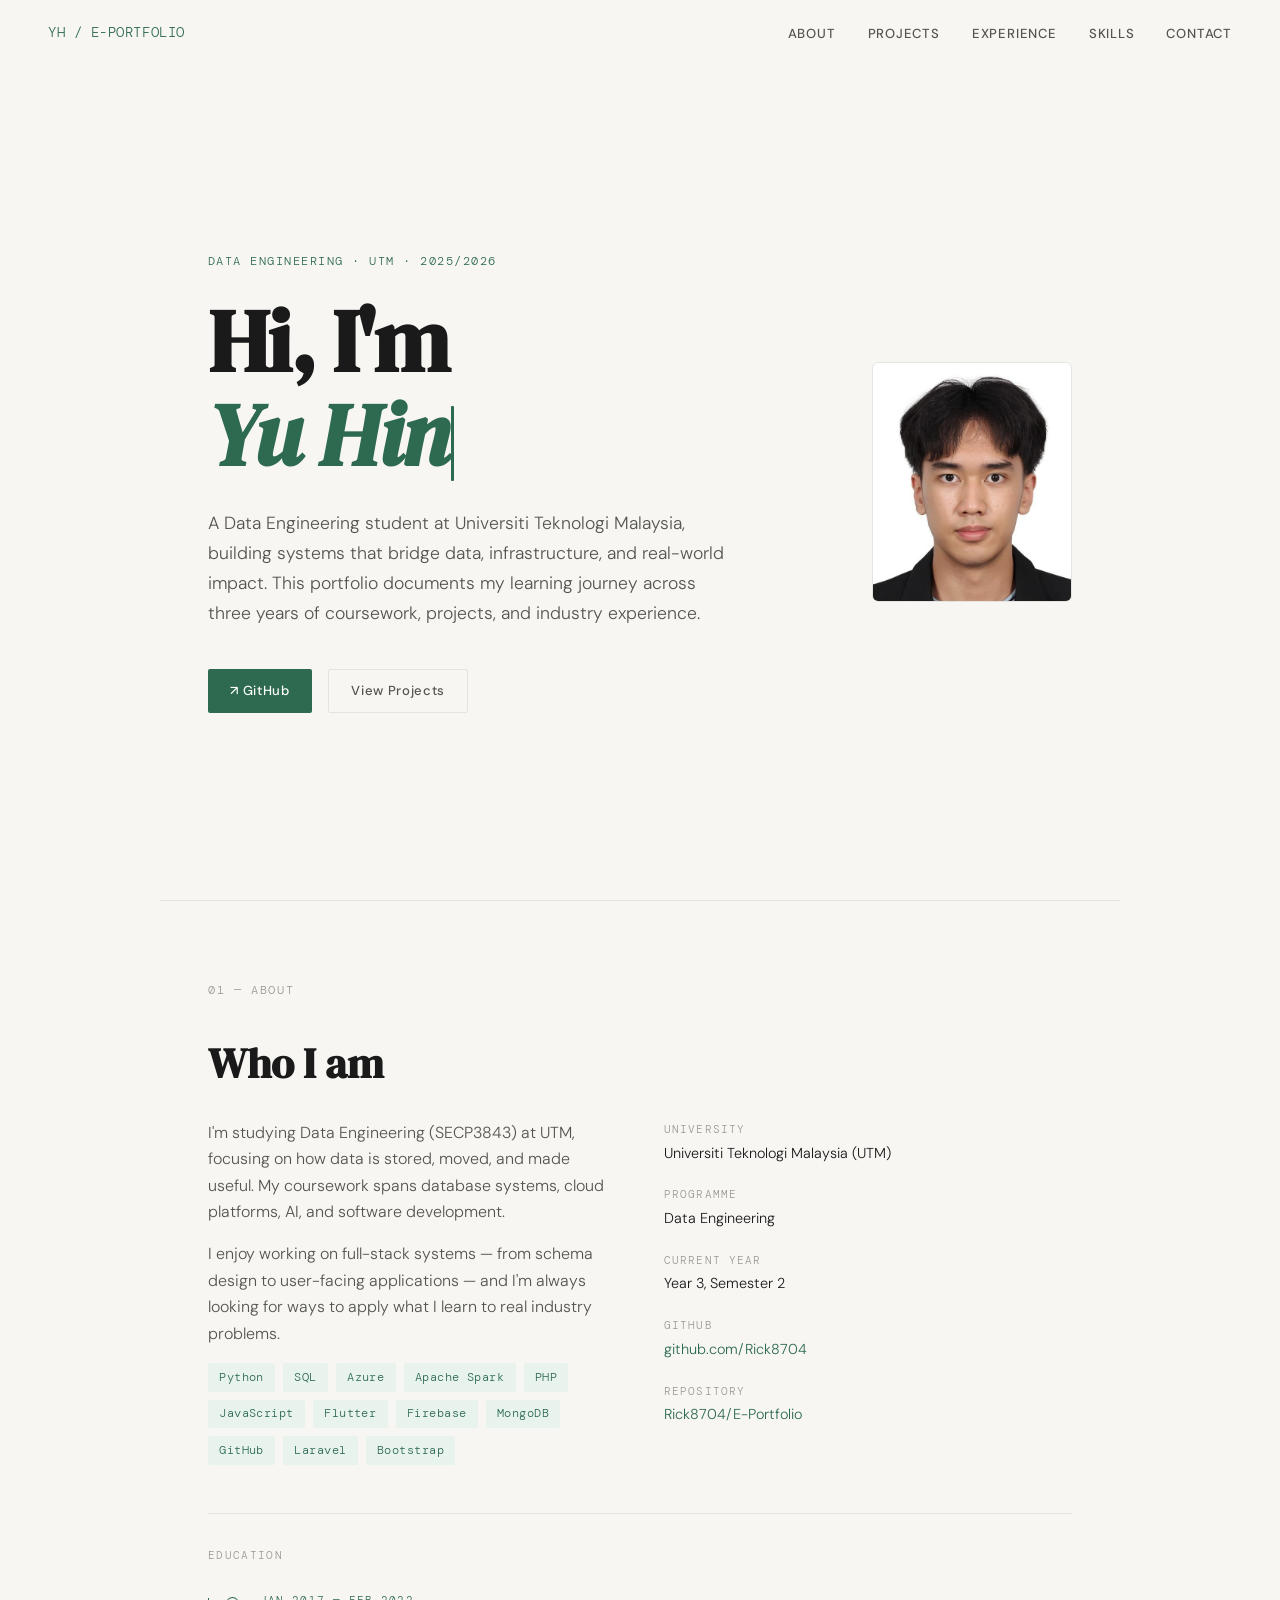
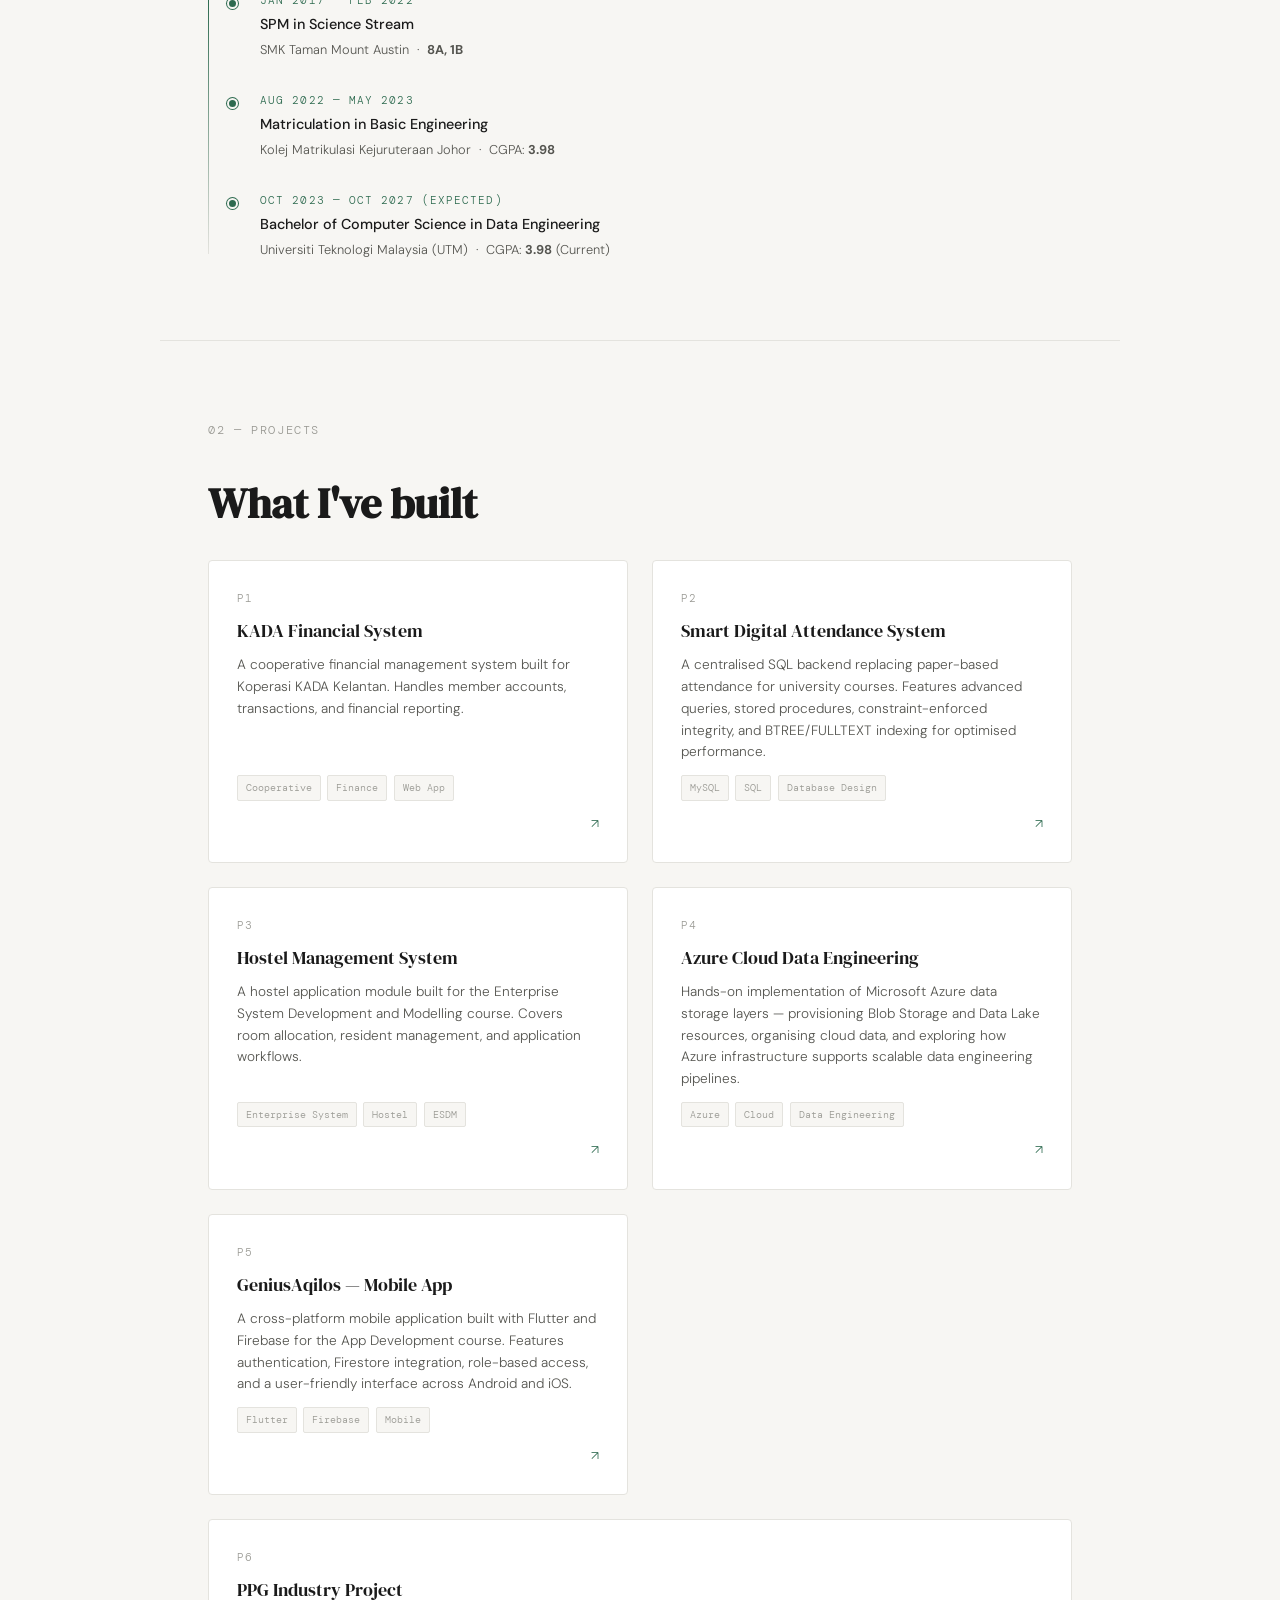
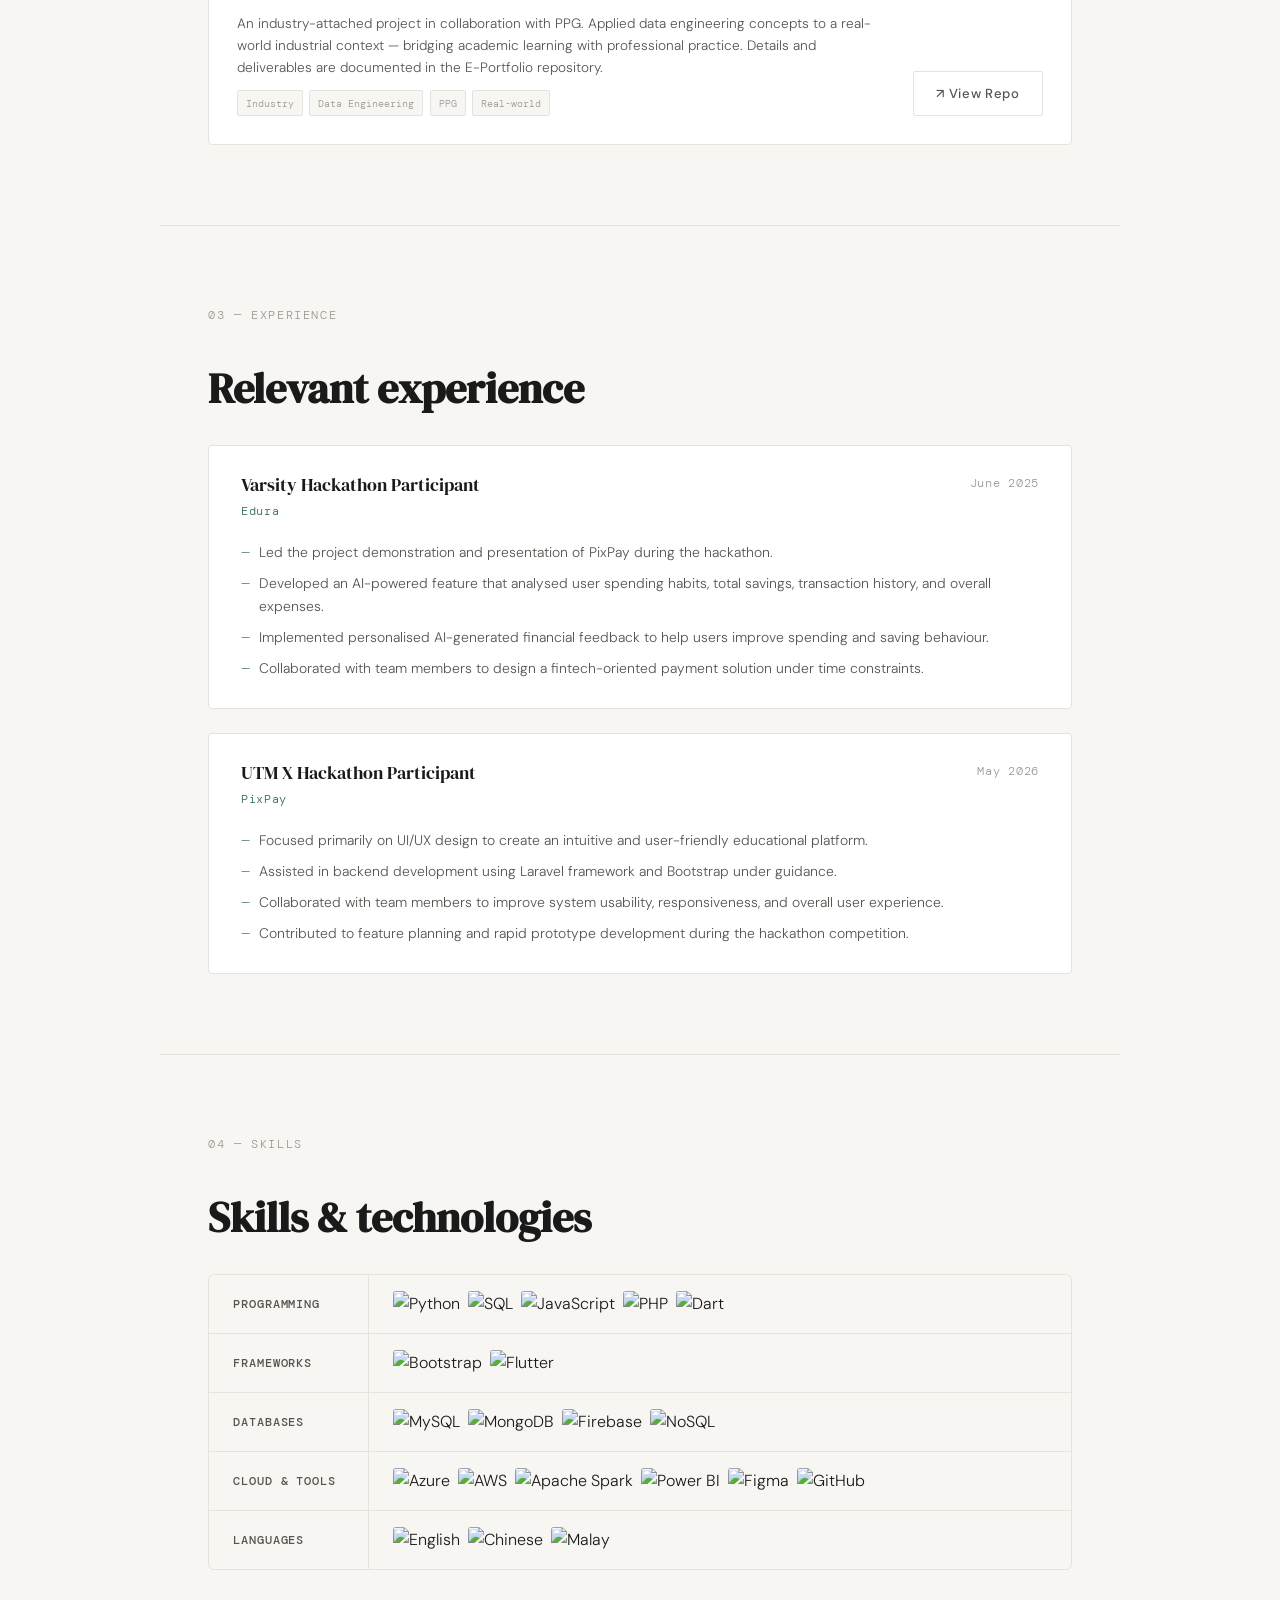
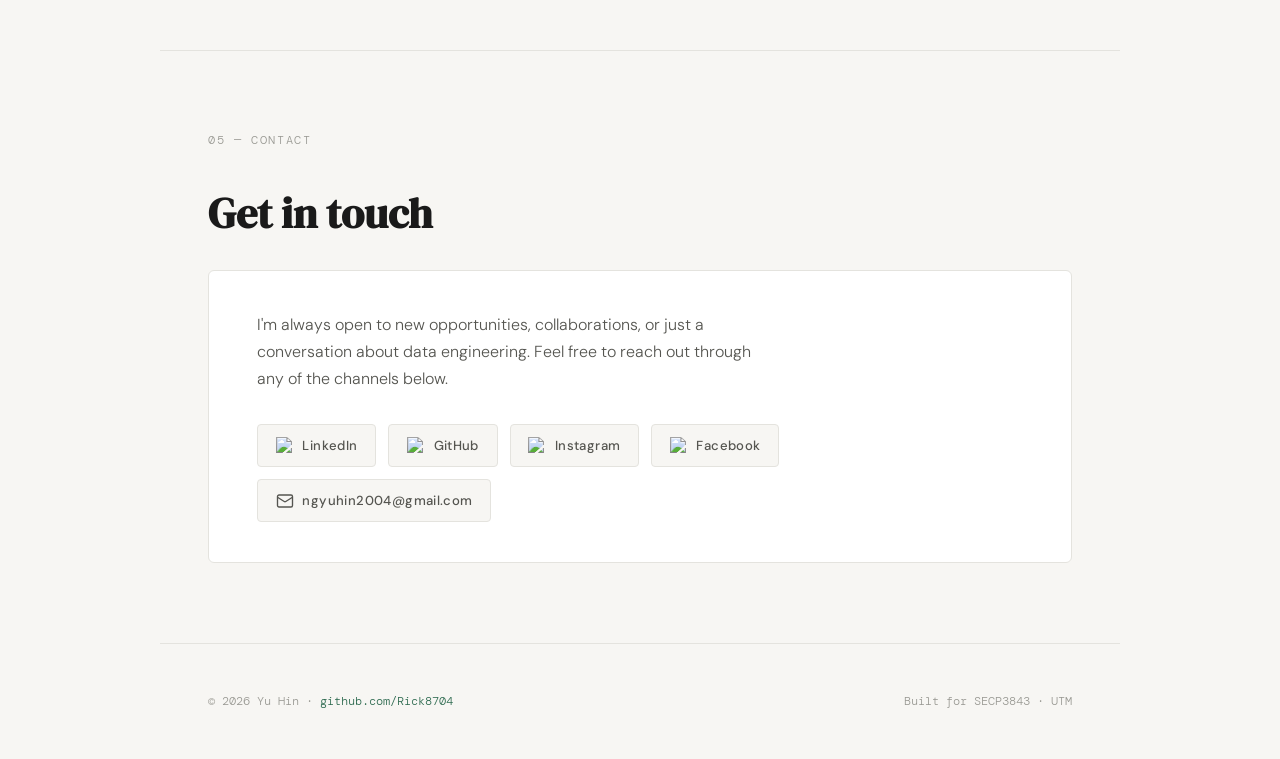
==== commit 6417b9c5: "feat: add Year 2 Semester 1 documentation and update portfolio index layout and content" ====
--- a/index.html
+++ b/index.html
@@ -124,14 +124,16 @@
           <span class="tl-dot"></span>
           <div class="tl-period">Aug 2022 — May 2023</div>
           <div class="tl-title">Matriculation in Basic Engineering</div>
-          <div class="tl-sub">Kolej Matrikulasi Kejuruteraan Johor &nbsp;&middot;&nbsp; CGPA: <strong>3.98</strong></div>
+          <div class="tl-sub">Kolej Matrikulasi Kejuruteraan Johor &nbsp;&middot;&nbsp; CGPA: <strong>3.98</strong>
+          </div>
         </div>
 
         <div class="tl-item">
           <span class="tl-dot"></span>
           <div class="tl-period">Oct 2023 — Oct 2027 (Expected)</div>
           <div class="tl-title">Bachelor of Computer Science in Data Engineering</div>
-          <div class="tl-sub">Universiti Teknologi Malaysia (UTM) &nbsp;&middot;&nbsp; CGPA: <strong>3.98</strong> (Current)</div>
+          <div class="tl-sub">Universiti Teknologi Malaysia (UTM) &nbsp;&middot;&nbsp; CGPA: <strong>3.98</strong>
+            (Current)</div>
         </div>
 
       </div>
@@ -176,7 +178,7 @@
       <a class="project-card reveal reveal-delay-3"
         href="https://github.com/Rick8704/ESDM_PROJECT_HOSTEL_APPLICATION_MODULE" target="_blank">
         <span class="project-num">P3</span>
-        <div class="project-title">ESDM Hostel Management System</div>
+        <div class="project-title">Hostel Management System</div>
         <p class="project-desc">A hostel application module built for the Enterprise System Development and Modelling
           course. Covers room allocation, resident management, and application workflows.</p>
         <div class="project-tags">
@@ -232,8 +234,9 @@
             <span class="project-tag">Real-world</span>
           </div>
         </div>
-        <a class="btn btn-ghost" href="https://github.com/Rick8704/E-Portfolio/tree/d7e22be615f9ee816d0fd8a364463b9cafebe472/Files/Year%203/Semester%202/Special%20Topic%20in%20Data%20Engineering" target="_blank"
-          style="white-space:nowrap;align-self:flex-end;">↗ View Repo</a>
+        <a class="btn btn-ghost"
+          href="https://github.com/Rick8704/E-Portfolio/tree/d7e22be615f9ee816d0fd8a364463b9cafebe472/Files/Year%203/Semester%202/Special%20Topic%20in%20Data%20Engineering"
+          target="_blank" style="white-space:nowrap;align-self:flex-end;">↗ View Repo</a>
       </div>
 
     </div>
@@ -258,14 +261,16 @@
         </ul>
       </a>
 
-      <a class="exp-card reveal reveal-delay-3" href="https://github.com/RickyTan5350/1by1_utm_hackathon" target="_blank">
+      <a class="exp-card reveal reveal-delay-3" href="https://github.com/RickyTan5350/1by1_utm_hackathon"
+        target="_blank">
         <div class="exp-role">UTM X Hackathon Participant</div>
         <div class="exp-org">PixPay</div>
         <span class="exp-date">May 2026</span>
         <ul class="exp-bullets">
           <li>Focused primarily on UI/UX design to create an intuitive and user-friendly educational platform.</li>
           <li>Assisted in backend development using Laravel framework and Bootstrap under guidance.</li>
-          <li>Collaborated with team members to improve system usability, responsiveness, and overall user experience.</li>
+          <li>Collaborated with team members to improve system usability, responsiveness, and overall user experience.
+          </li>
           <li>Contributed to feature planning and rapid prototype development during the hackathon competition.</li>
         </ul>
       </a>
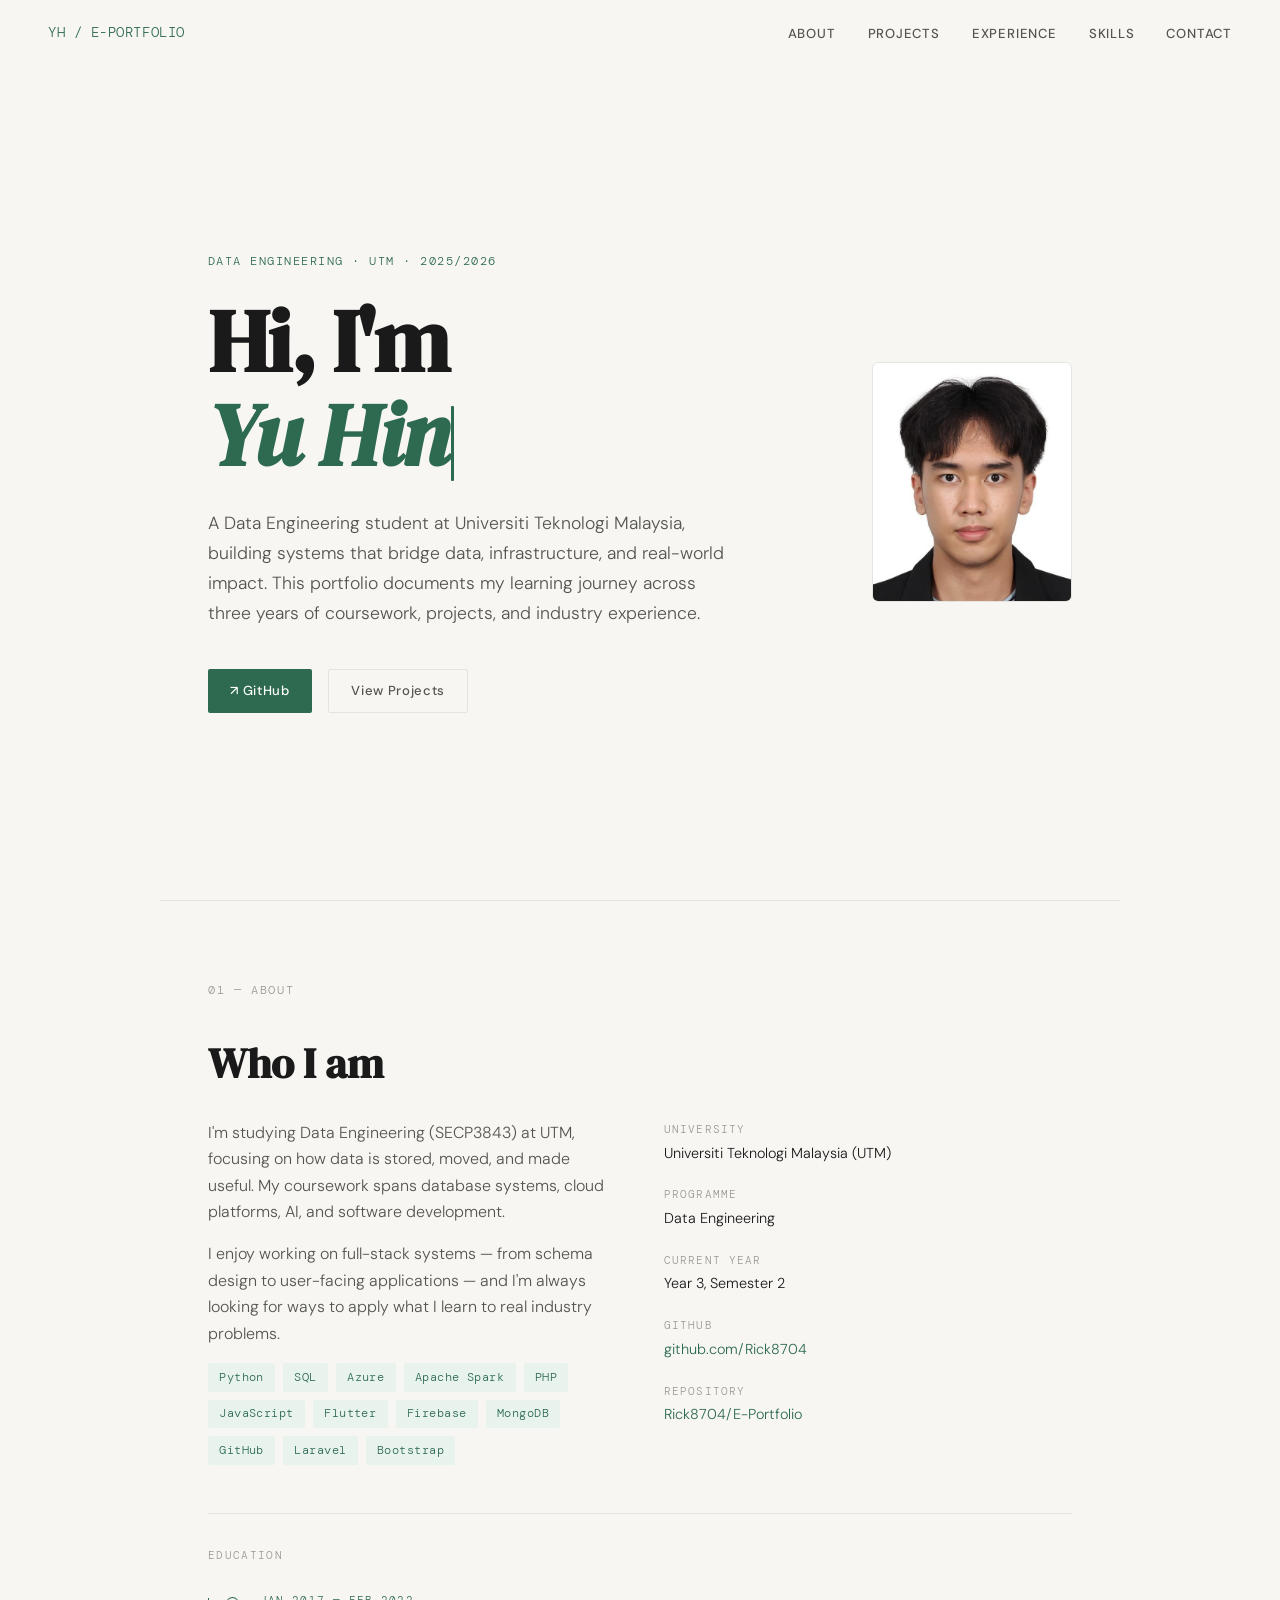
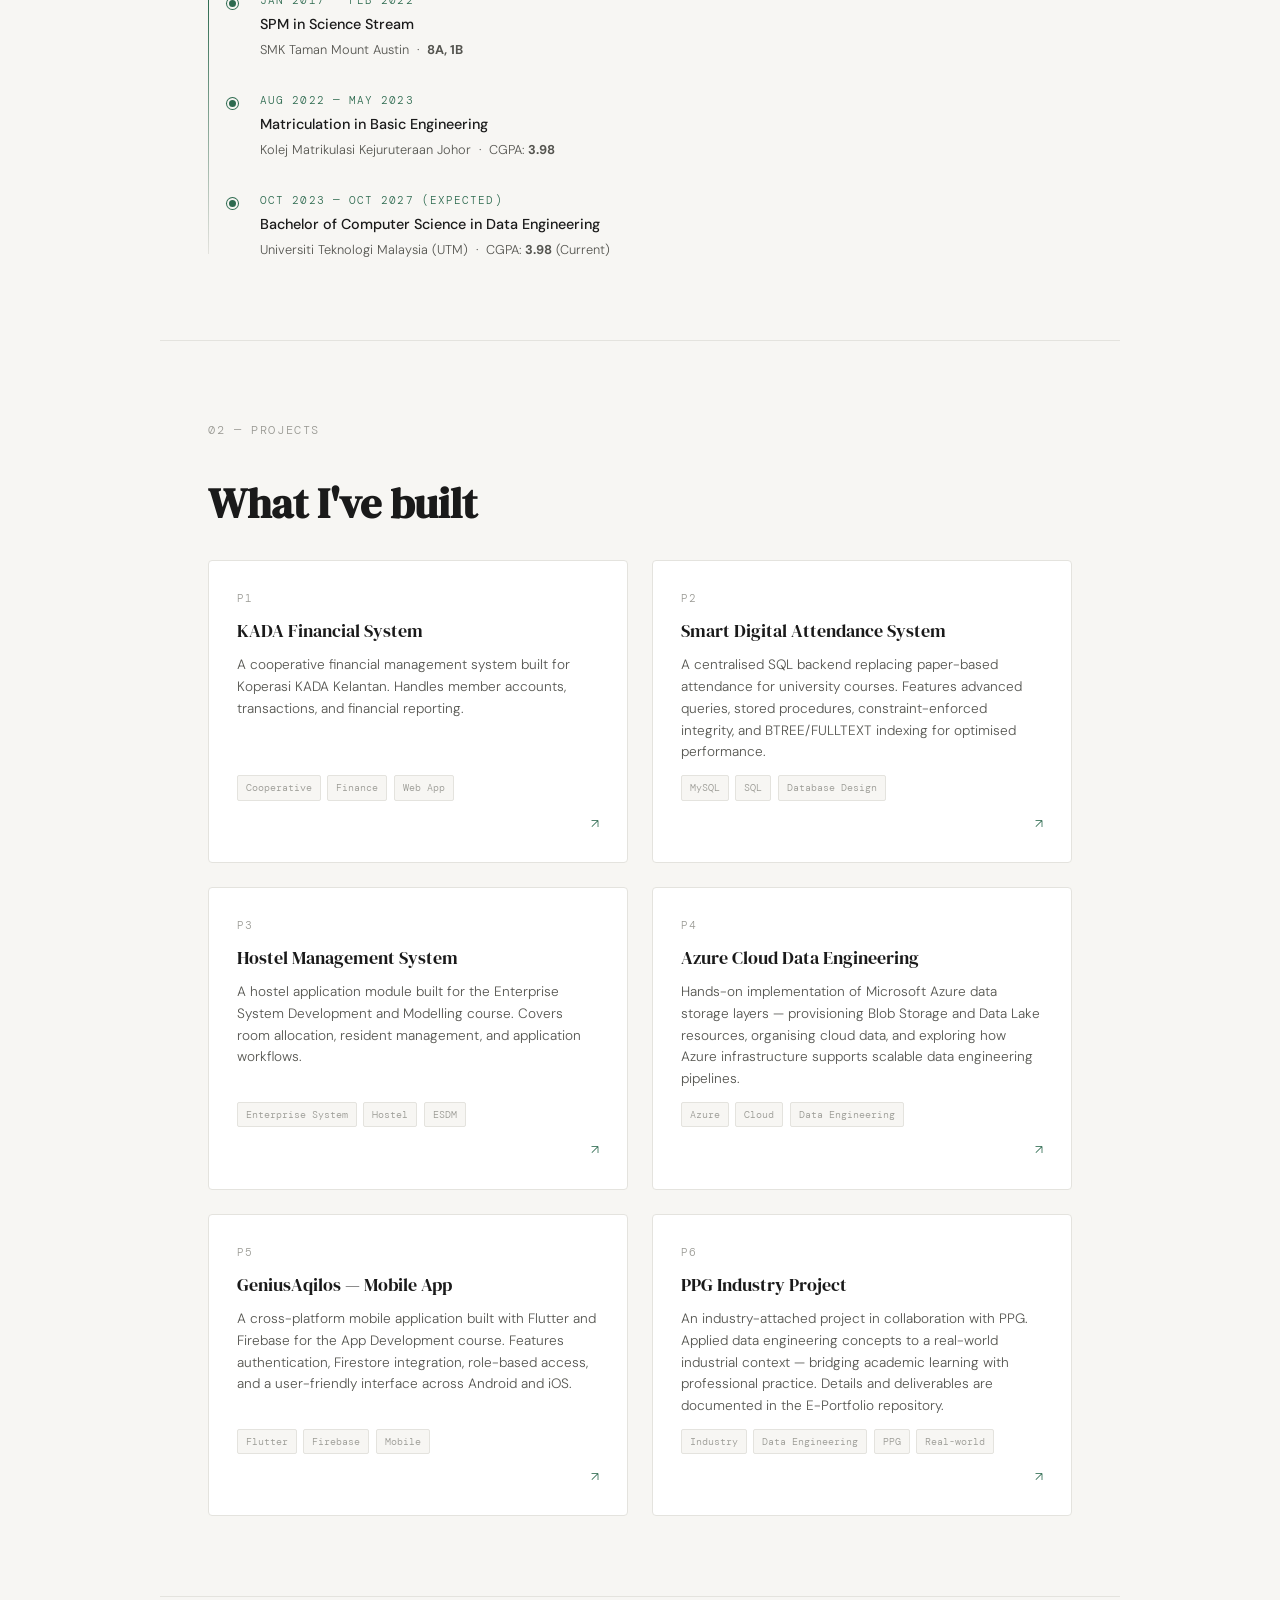
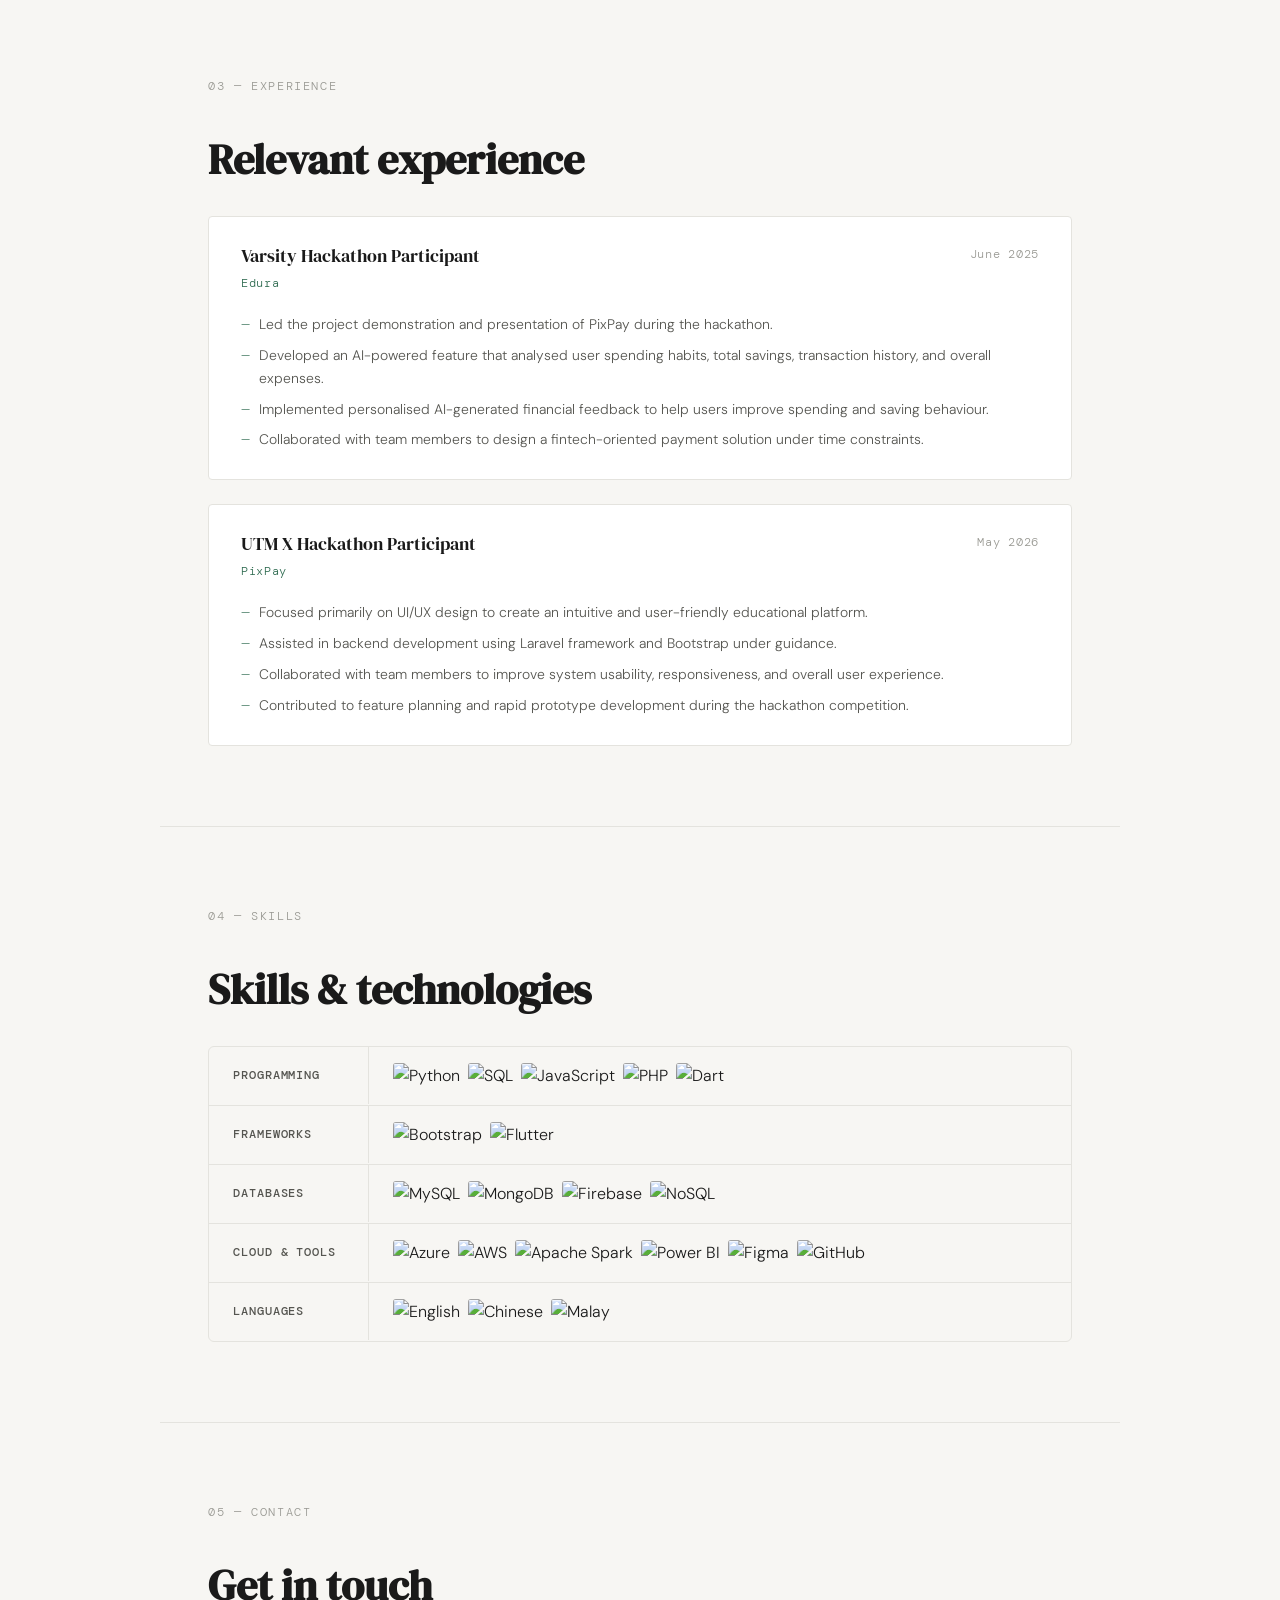
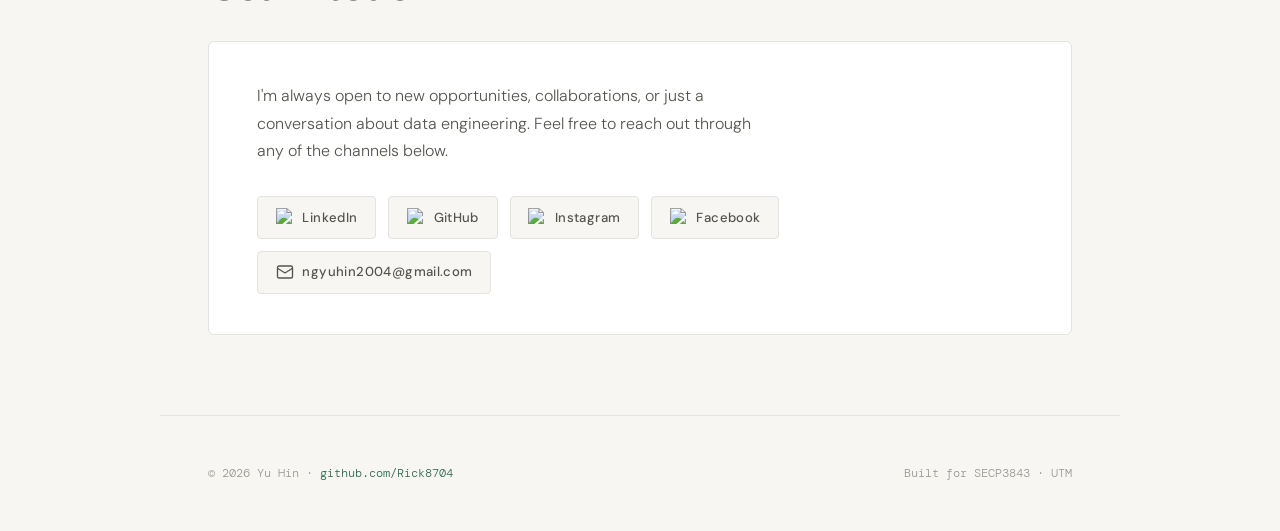
==== commit f8596c8b: "refactor: replace project card div structure with link wrapper for improved layout and accessibility" ====
--- a/index.html
+++ b/index.html
@@ -220,24 +220,22 @@
         <span class="project-arrow">↗</span>
       </a>
 
-      <div class="project-card full reveal">
-        <div class="project-body">
-          <span class="project-num">P6</span>
-          <div class="project-title">PPG Industry Project</div>
-          <p class="project-desc">An industry-attached project in collaboration with PPG. Applied data engineering
-            concepts to a real-world industrial context — bridging academic learning with professional practice. Details
-            and deliverables are documented in the E-Portfolio repository.</p>
-          <div class="project-tags">
-            <span class="project-tag">Industry</span>
-            <span class="project-tag">Data Engineering</span>
-            <span class="project-tag">PPG</span>
-            <span class="project-tag">Real-world</span>
-          </div>
-        </div>
-        <a class="btn btn-ghost"
-          href="https://github.com/Rick8704/E-Portfolio/tree/d7e22be615f9ee816d0fd8a364463b9cafebe472/Files/Year%203/Semester%202/Special%20Topic%20in%20Data%20Engineering"
-          target="_blank" style="white-space:nowrap;align-self:flex-end;">↗ View Repo</a>
-      </div>
+      <a class="project-card reveal reveal-delay-2"
+        href="https://github.com/Rick8704/E-Portfolio/tree/d7e22be615f9ee816d0fd8a364463b9cafebe472/Files/Year%203/Semester%202/Special%20Topic%20in%20Data%20Engineering"
+        target="_blank">
+        <span class="project-num">P6</span>
+        <div class="project-title">PPG Industry Project</div>
+        <p class="project-desc">An industry-attached project in collaboration with PPG. Applied data engineering
+          concepts to a real-world industrial context — bridging academic learning with professional practice. Details
+          and deliverables are documented in the E-Portfolio repository.</p>
+        <div class="project-tags">
+          <span class="project-tag">Industry</span>
+          <span class="project-tag">Data Engineering</span>
+          <span class="project-tag">PPG</span>
+          <span class="project-tag">Real-world</span>
+        </div>
+        <span class="project-arrow">↗</span>
+      </a>
 
     </div>
   </section>
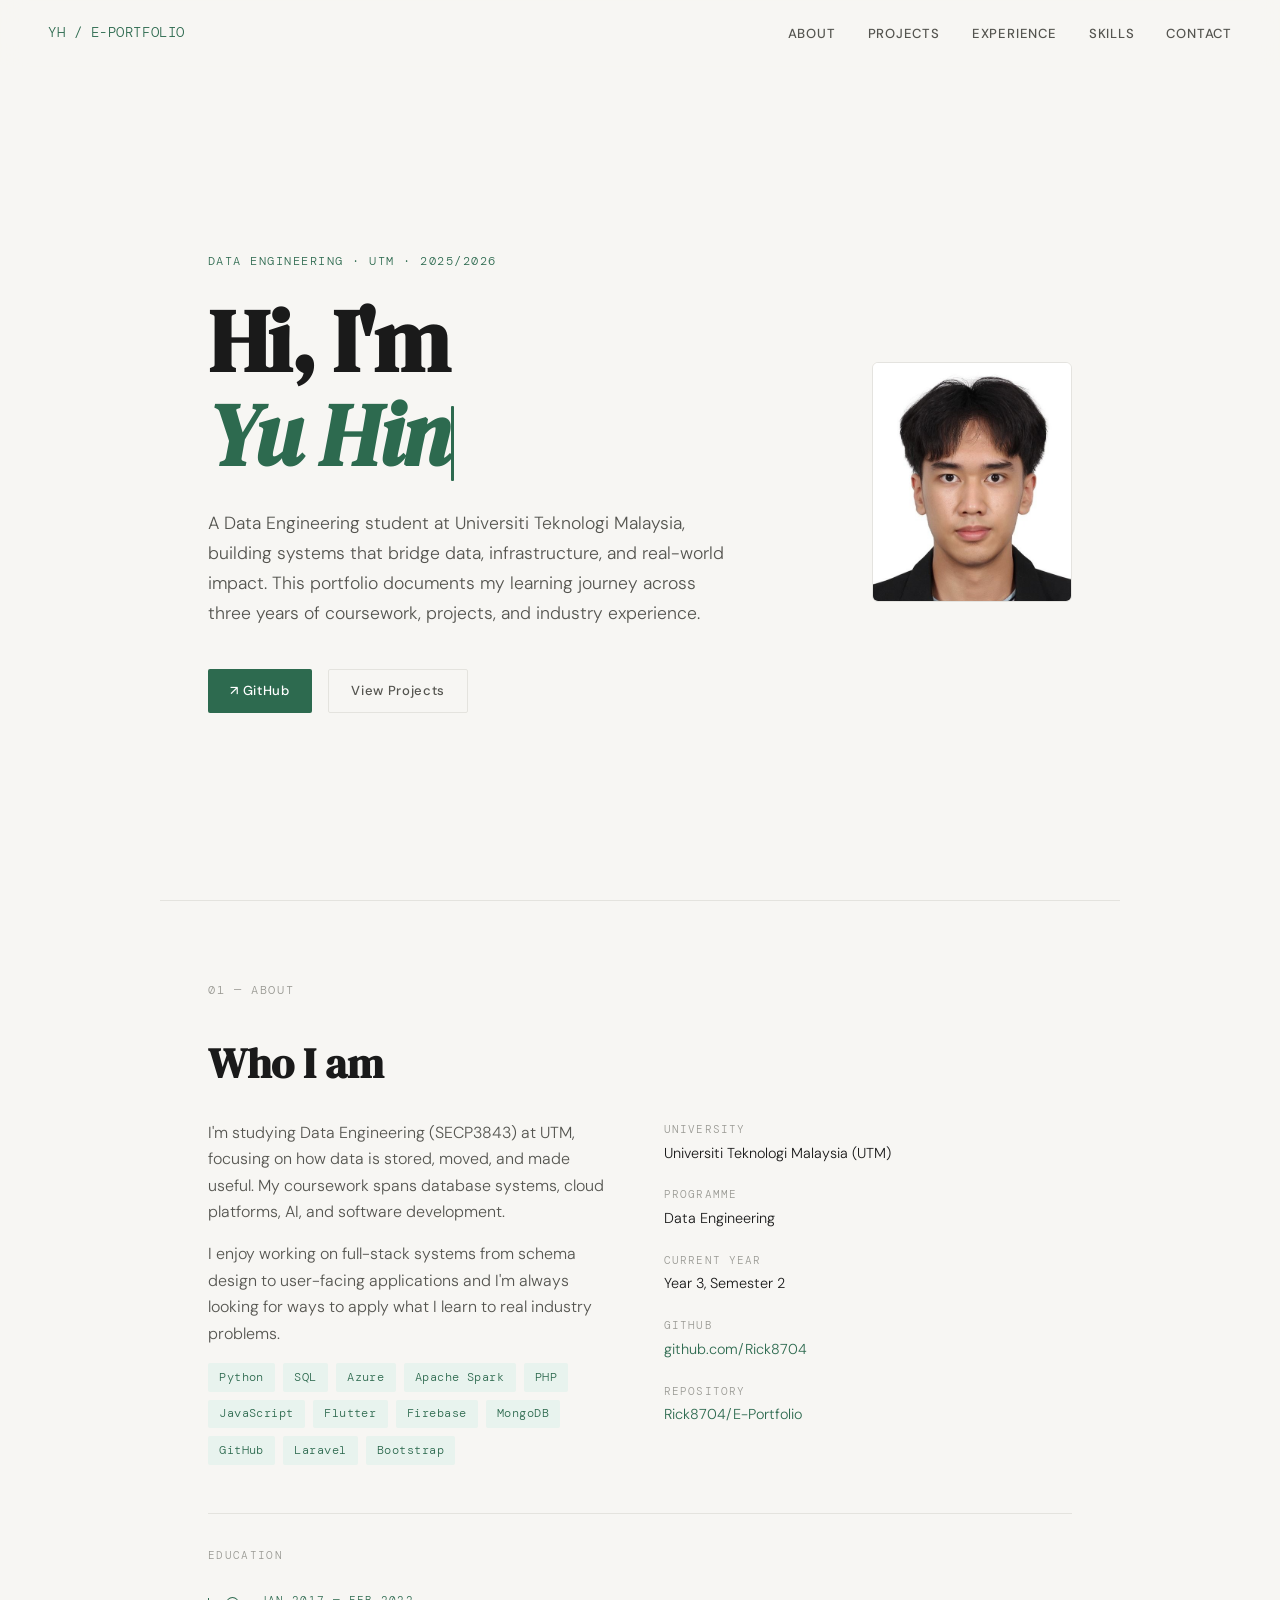
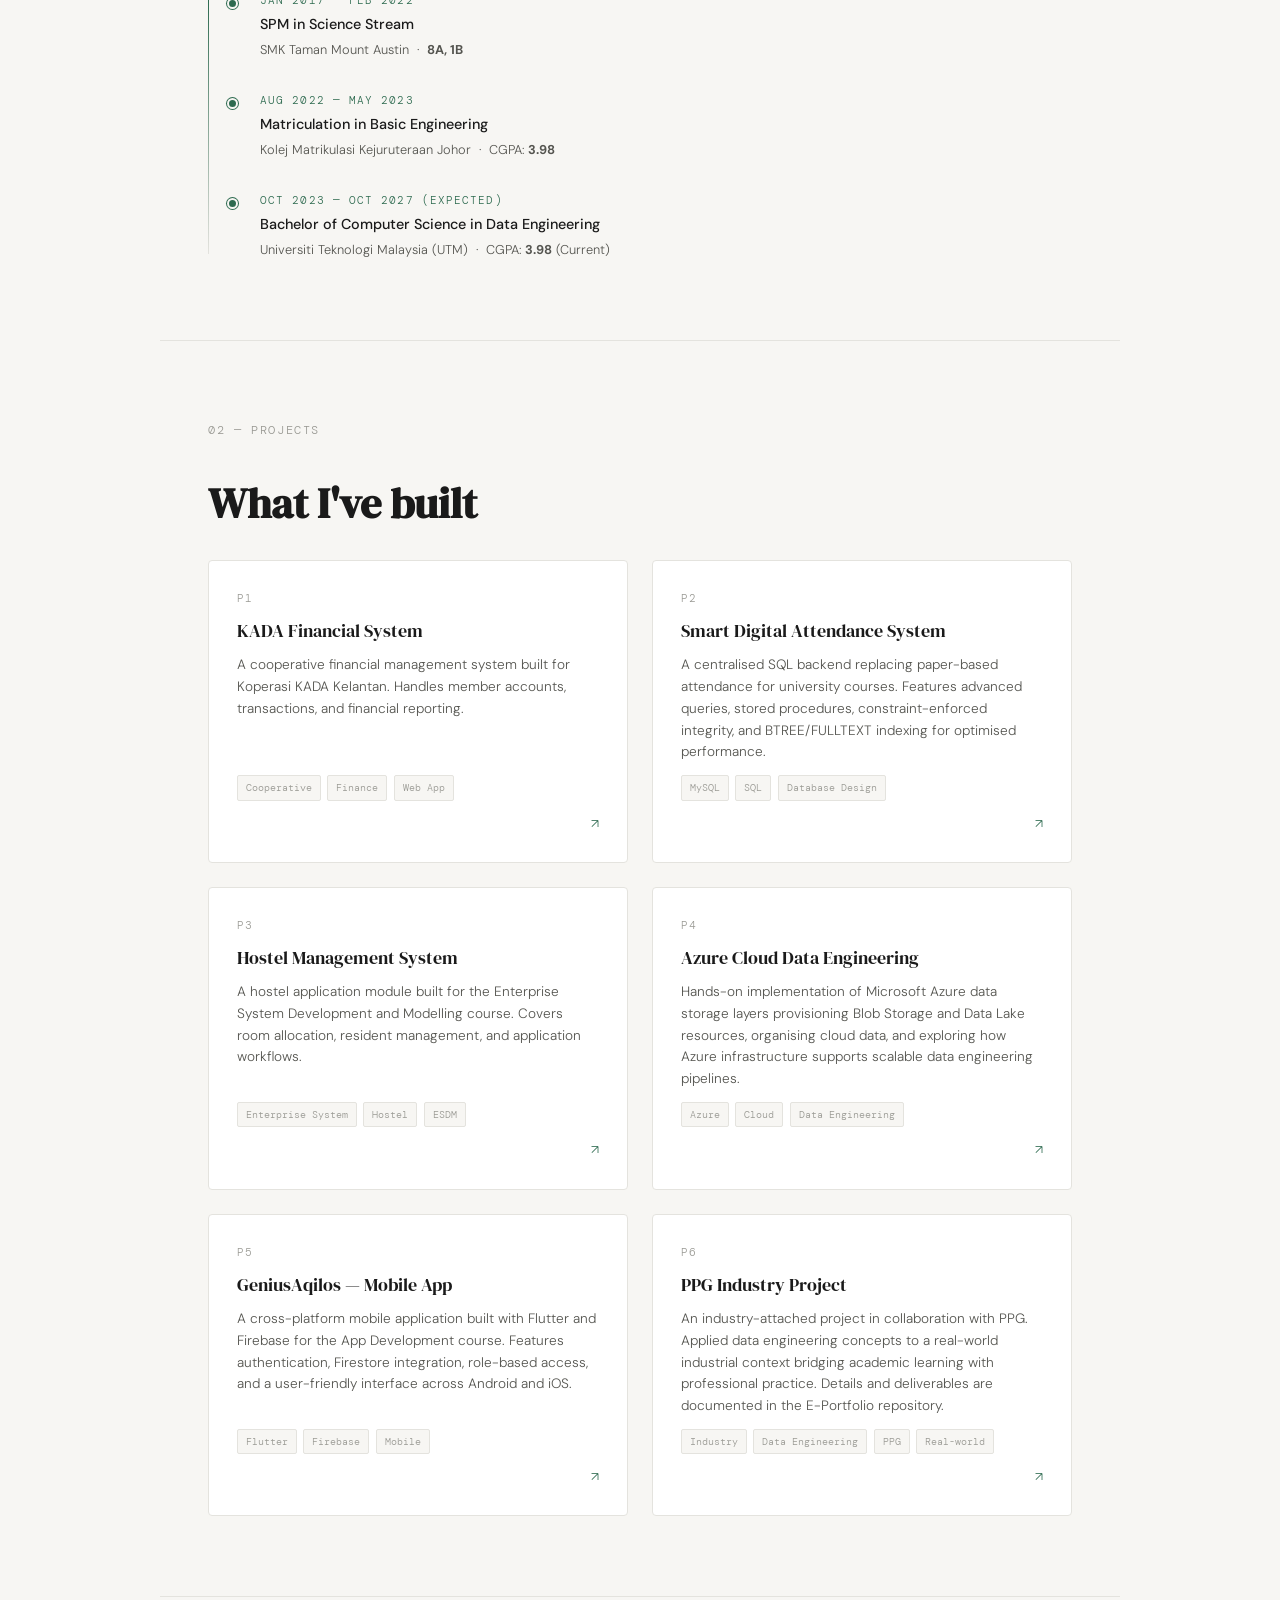
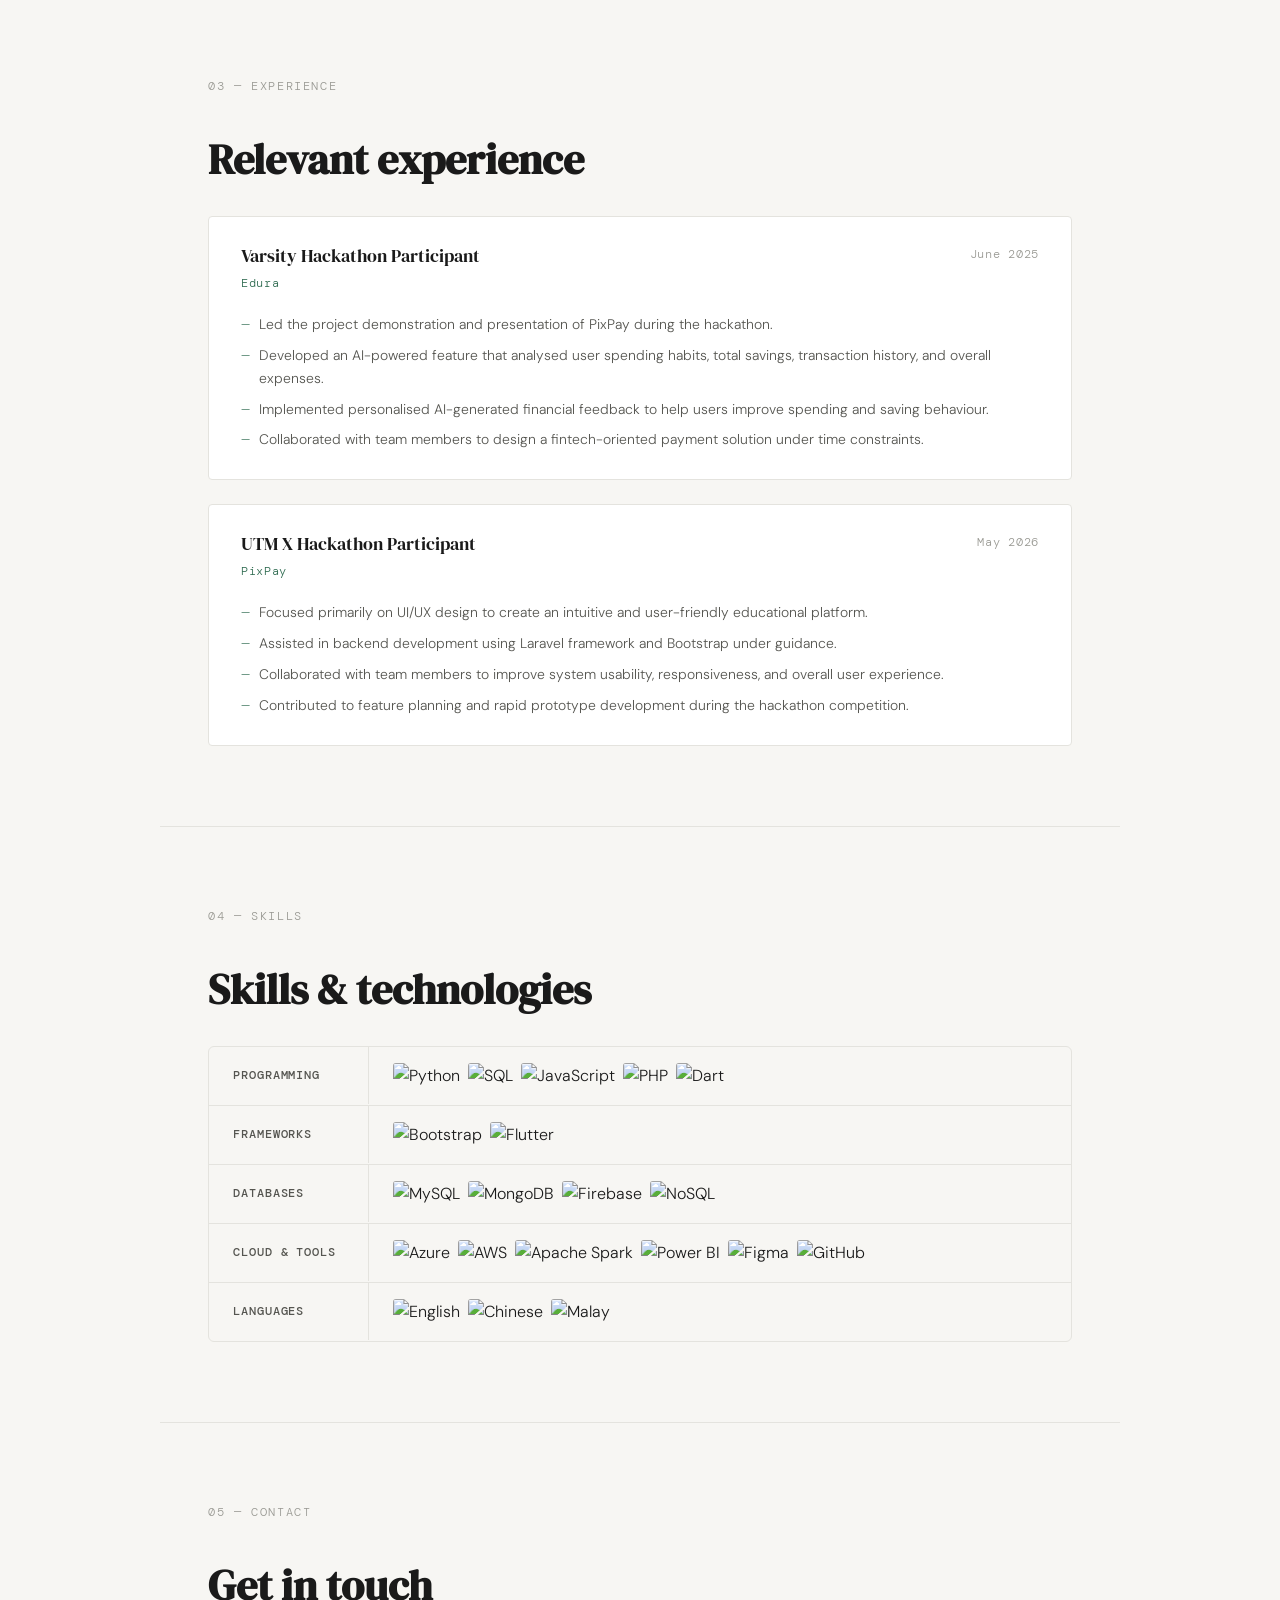
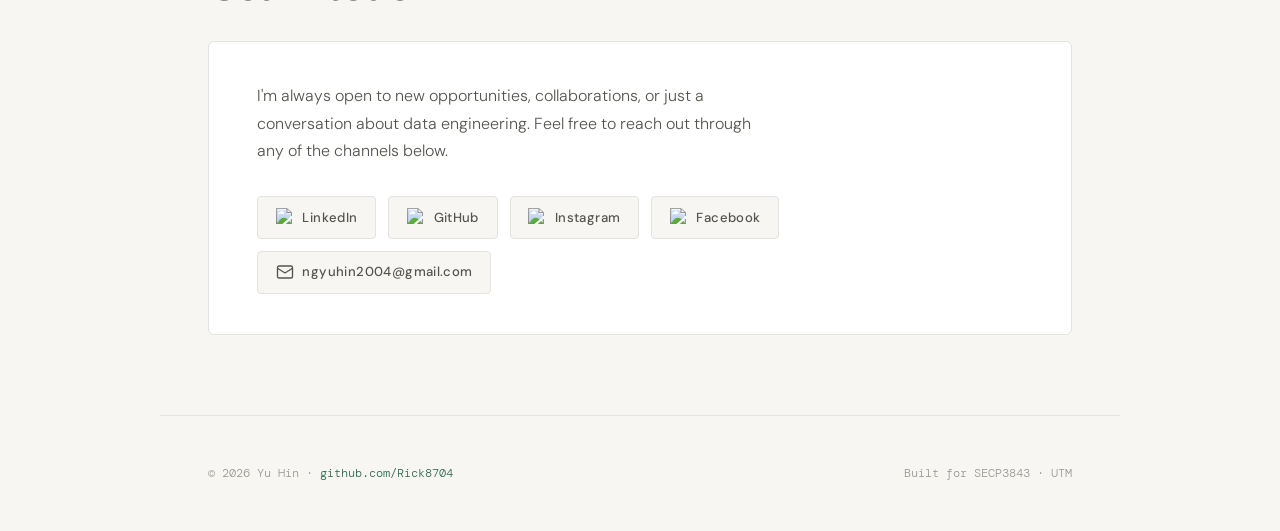
==== commit 40c439d8: "style: remove em dashes from descriptive text for better readability" ====
--- a/index.html
+++ b/index.html
@@ -65,7 +65,7 @@
       <div class="about-text reveal reveal-delay-2">
         <p>I'm studying Data Engineering (SECP3843) at UTM, focusing on how data is stored, moved, and made useful. My
           coursework spans database systems, cloud platforms, AI, and software development.</p>
-        <p>I enjoy working on full-stack systems — from schema design to user-facing applications — and I'm always
+        <p>I enjoy working on full-stack systems from schema design to user-facing applications and I'm always
           looking for ways to apply what I learn to real industry problems.</p>
         <div class="skills-list" id="skills-list">
           <span class="skill-tag">Python</span>
@@ -194,7 +194,7 @@
         target="_blank">
         <span class="project-num">P4</span>
         <div class="project-title">Azure Cloud Data Engineering</div>
-        <p class="project-desc">Hands-on implementation of Microsoft Azure data storage layers — provisioning Blob
+        <p class="project-desc">Hands-on implementation of Microsoft Azure data storage layers provisioning Blob
           Storage and Data Lake resources, organising cloud data, and exploring how Azure infrastructure supports
           scalable data engineering pipelines.</p>
         <div class="project-tags">
@@ -226,7 +226,7 @@
         <span class="project-num">P6</span>
         <div class="project-title">PPG Industry Project</div>
         <p class="project-desc">An industry-attached project in collaboration with PPG. Applied data engineering
-          concepts to a real-world industrial context — bridging academic learning with professional practice. Details
+          concepts to a real-world industrial context bridging academic learning with professional practice. Details
           and deliverables are documented in the E-Portfolio repository.</p>
         <div class="project-tags">
           <span class="project-tag">Industry</span>
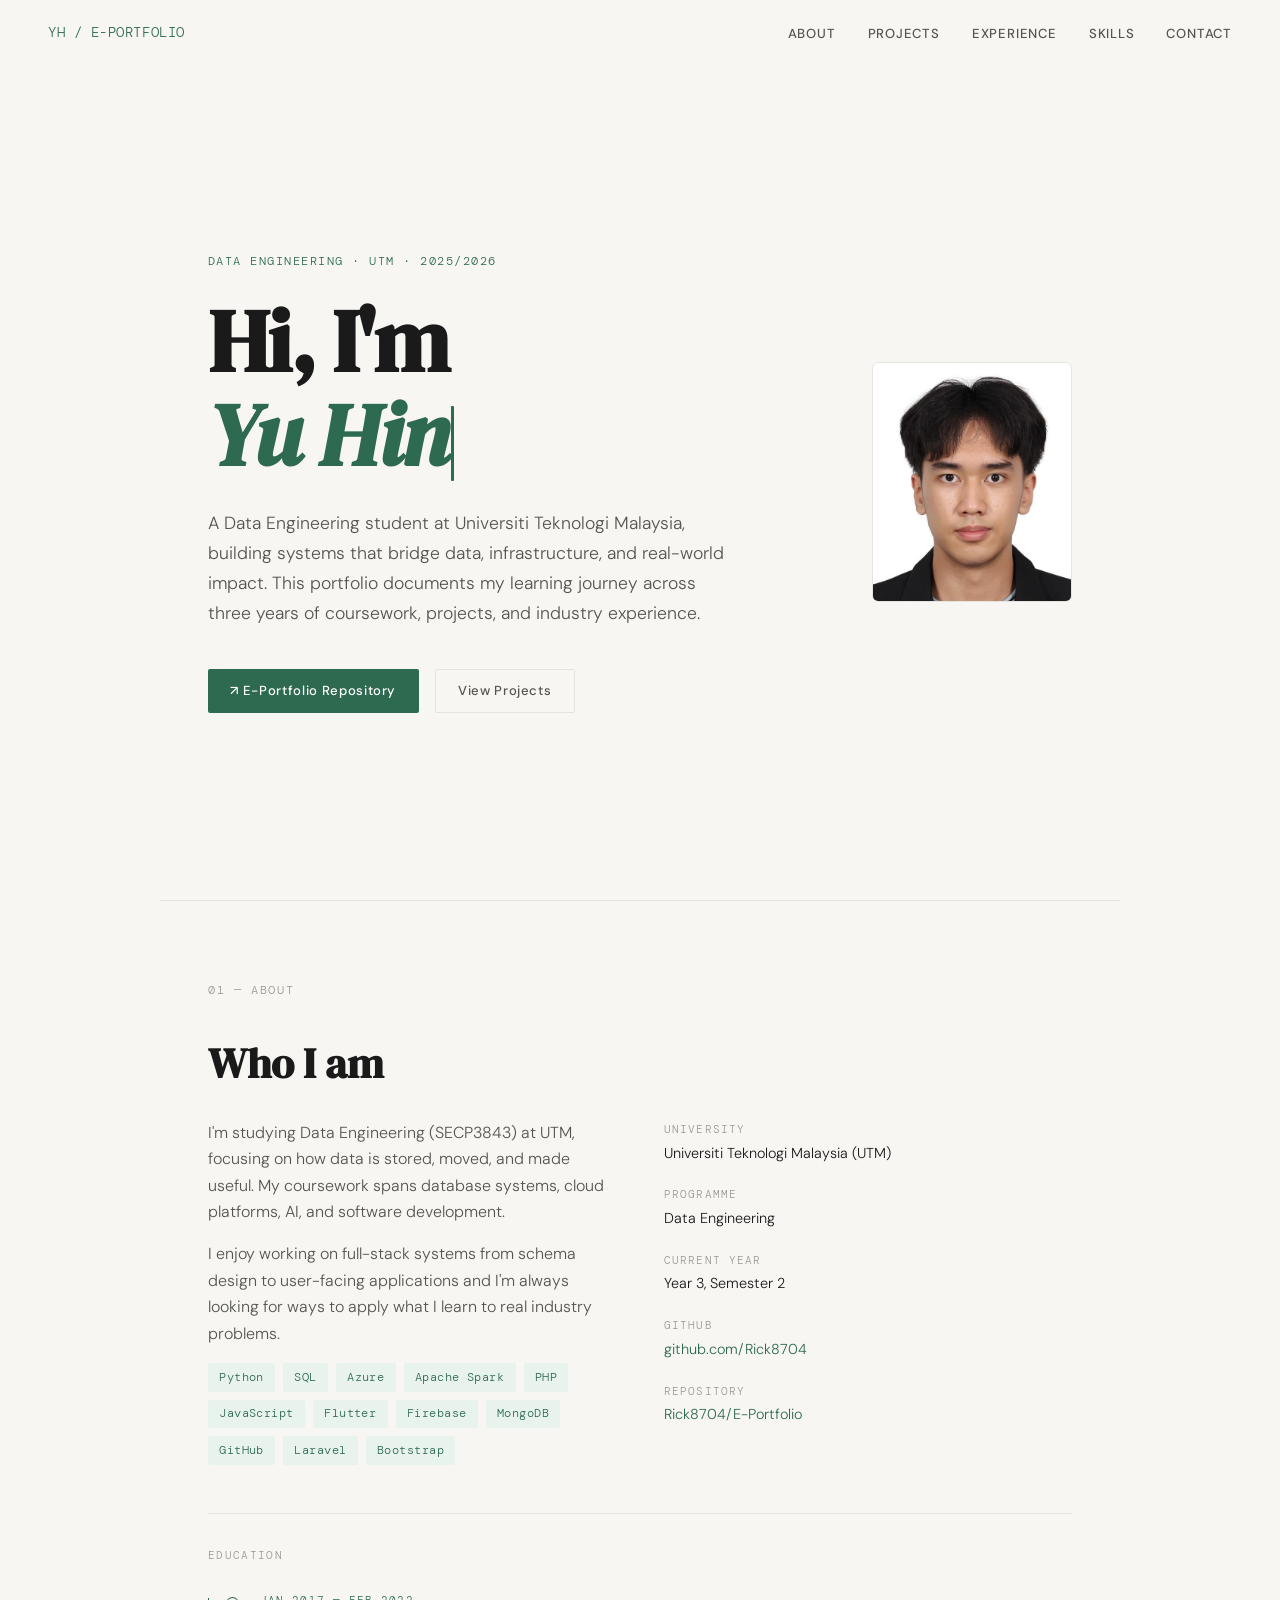
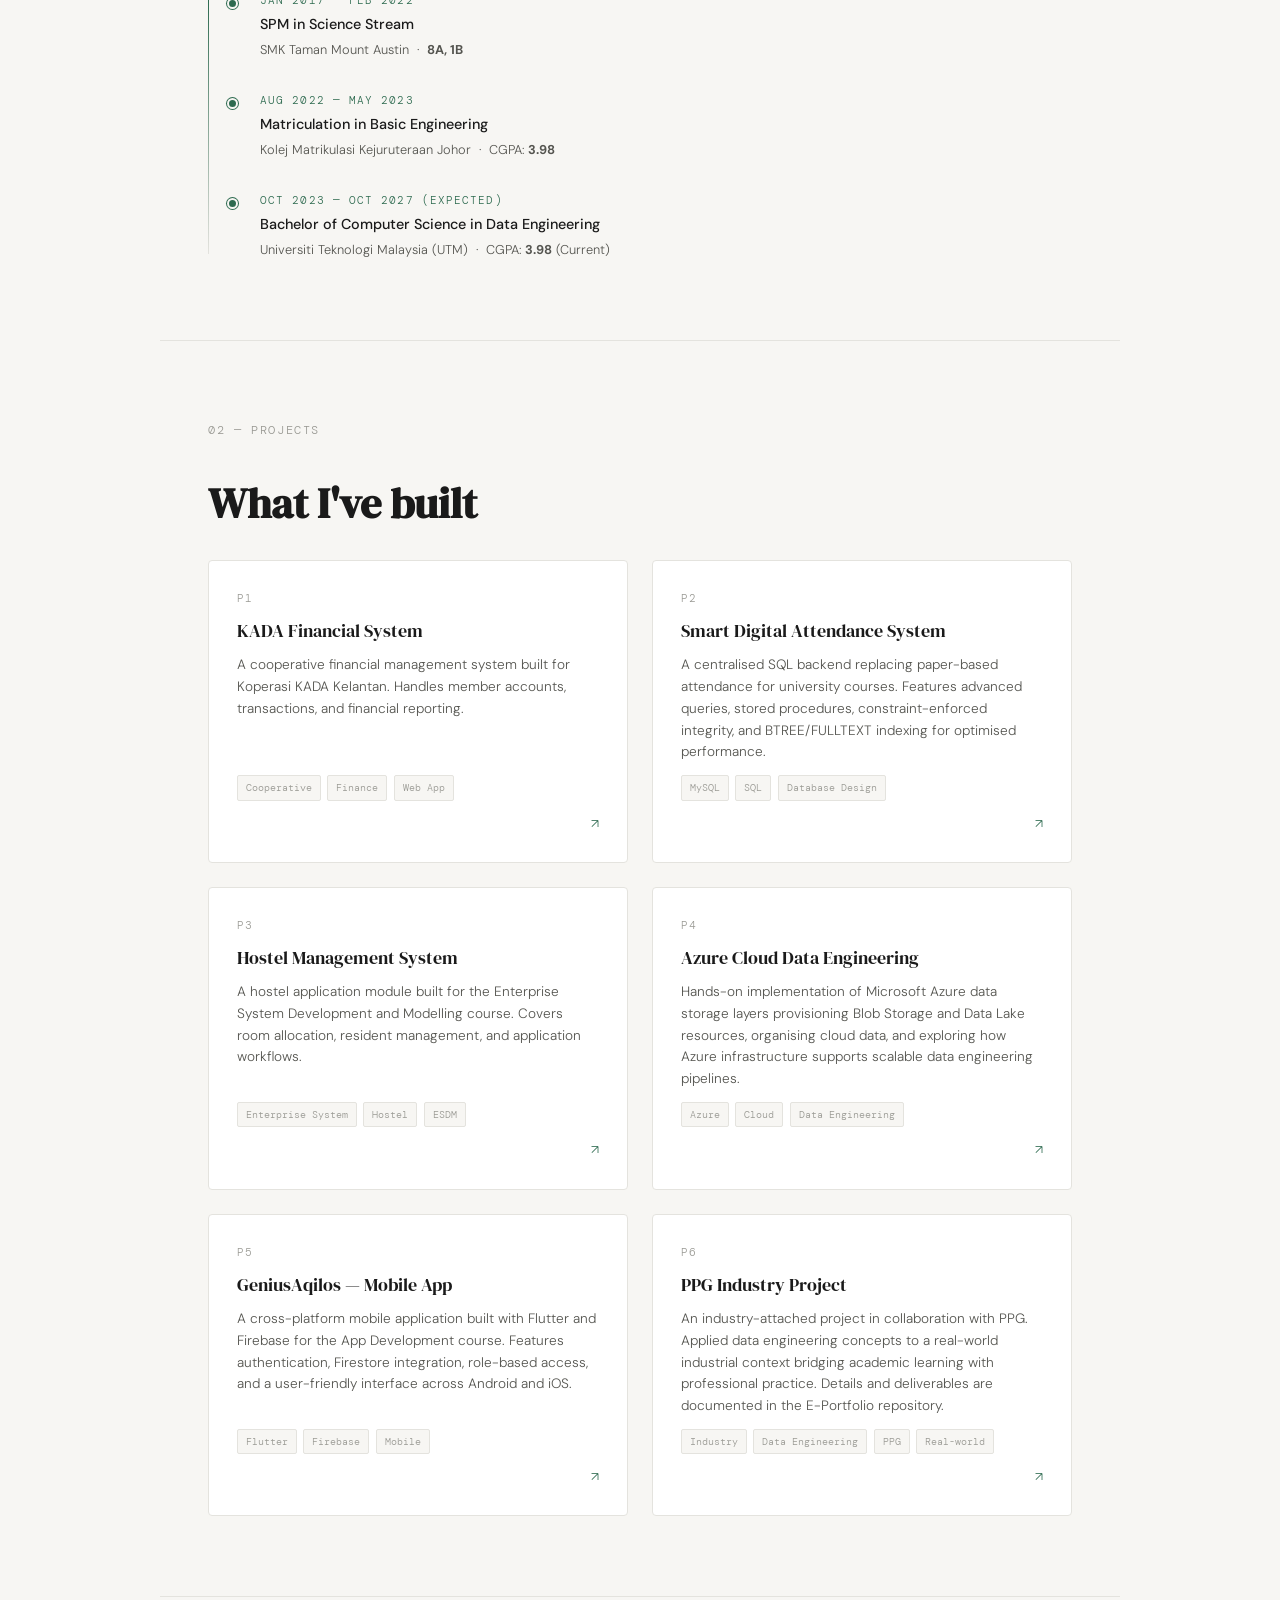
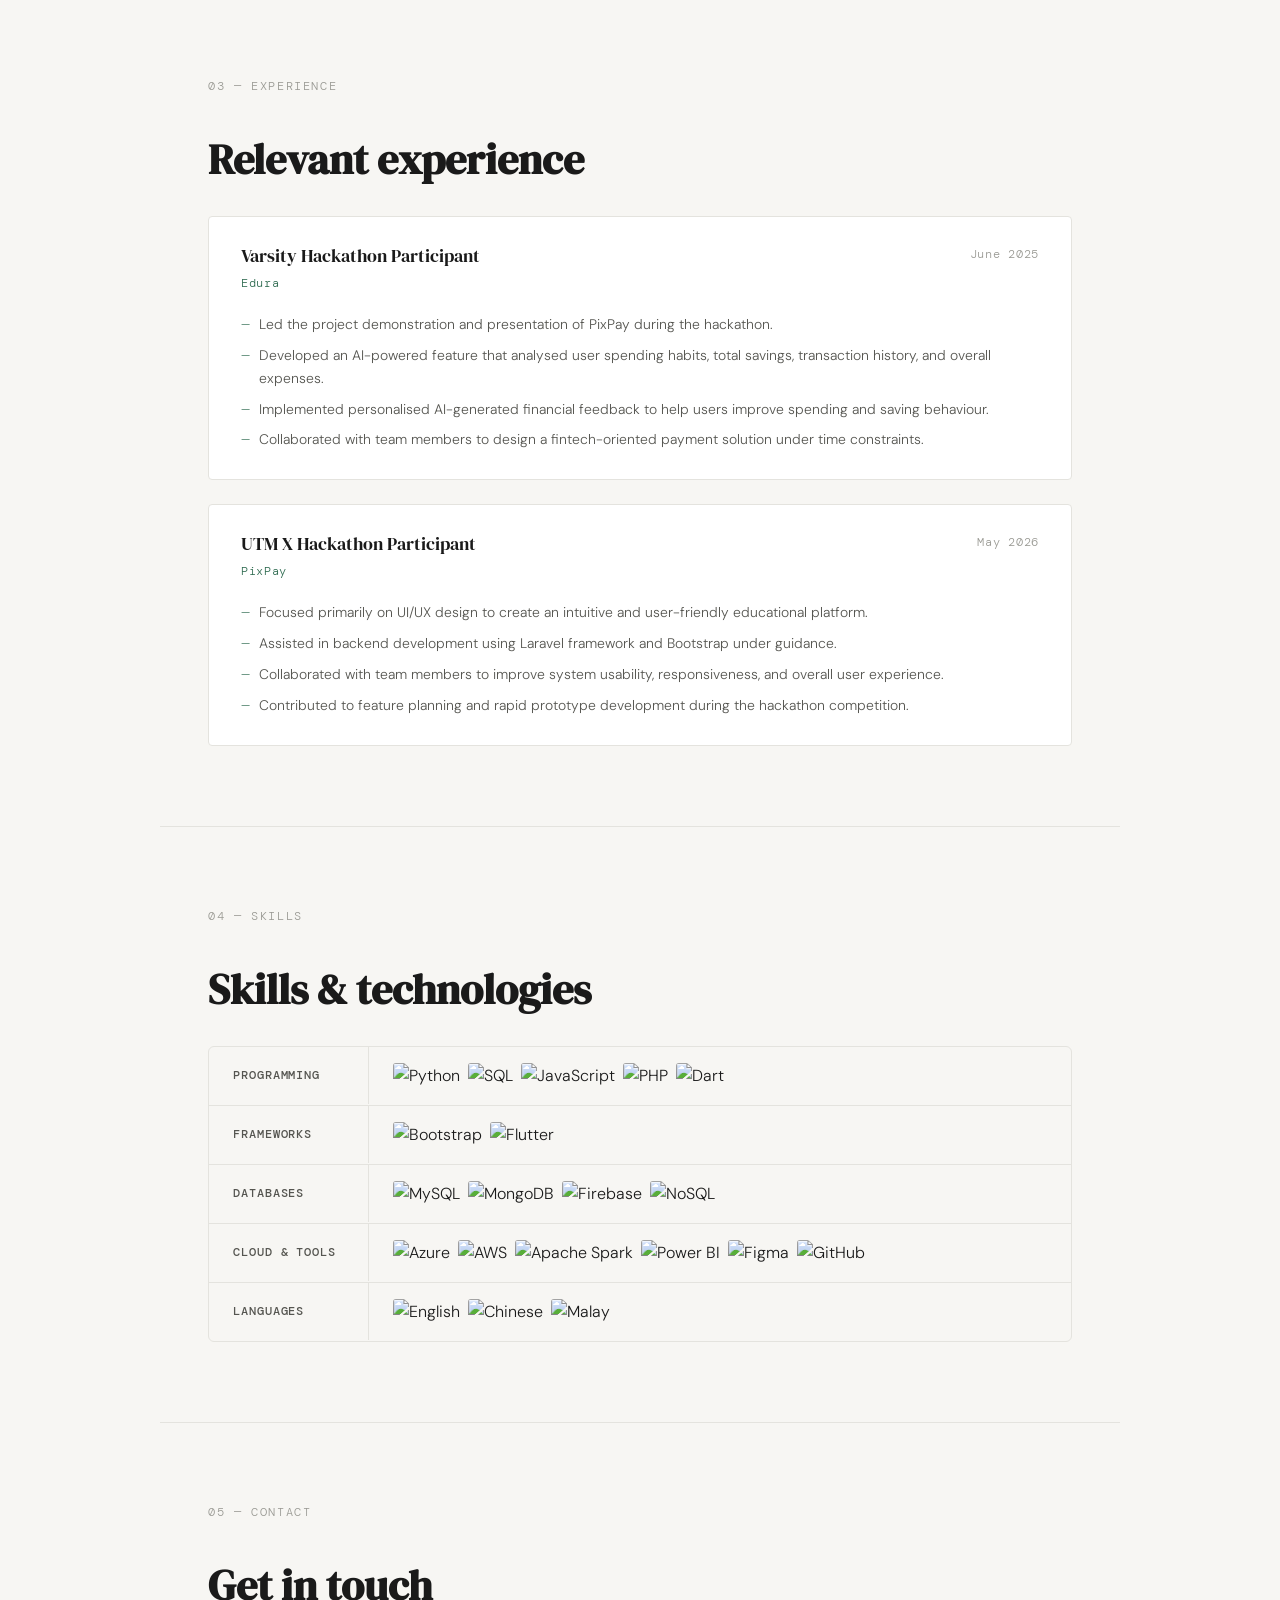
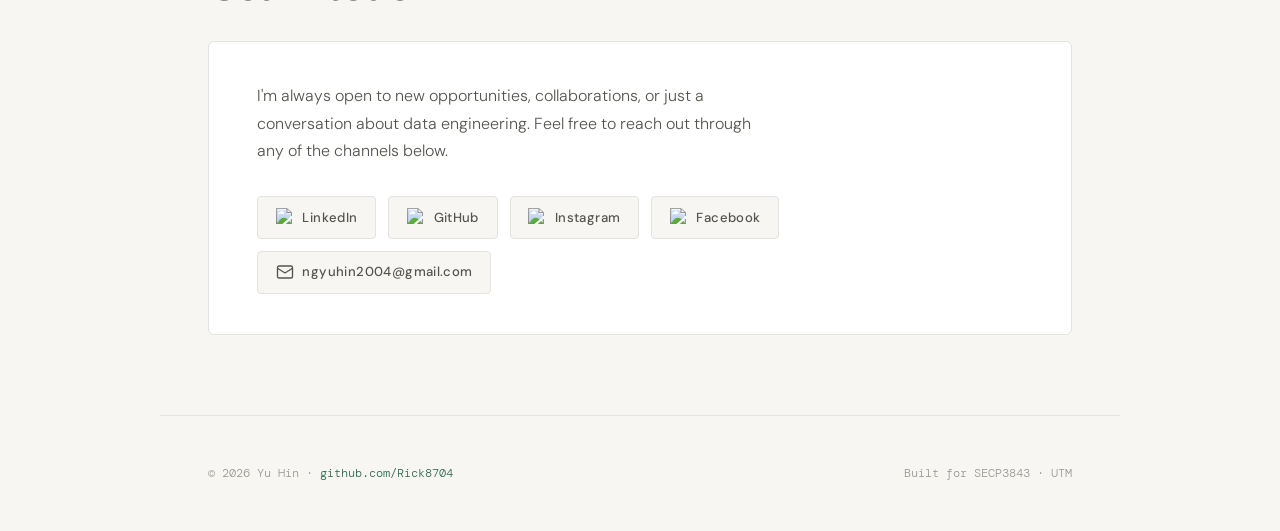
==== commit d1a4b8ae: "style: update GitHub button text to E-Portfolio Repository for clarity" ====
--- a/index.html
+++ b/index.html
@@ -41,7 +41,8 @@
         and industry experience.
       </p>
       <div class="hero-links">
-        <a class="btn btn-primary" href="https://github.com/Rick8704/E-Portfolio" target="_blank">↗ GitHub</a>
+        <a class="btn btn-primary" href="https://github.com/Rick8704/E-Portfolio" target="_blank">↗ E-Portfolio
+          Repository</a>
         <a class="btn btn-ghost" href="#projects">View Projects</a>
       </div>
     </div>
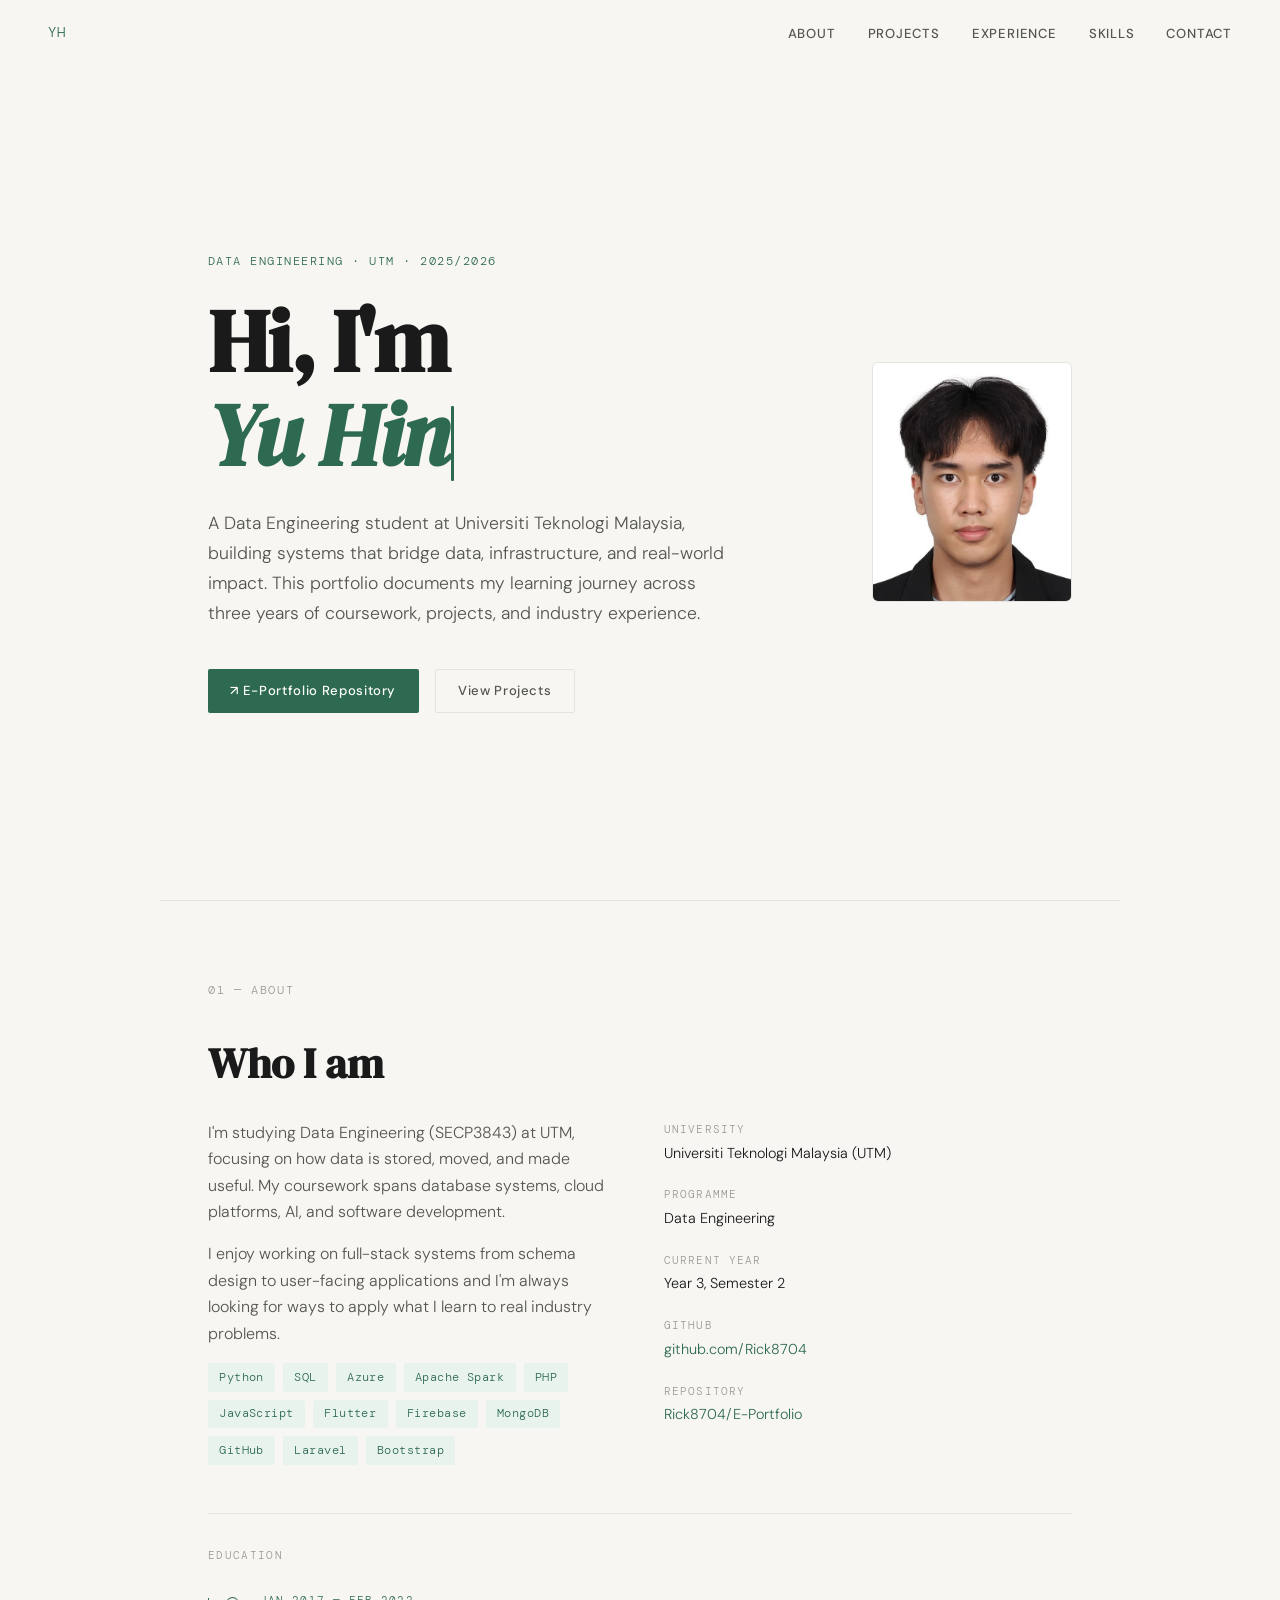
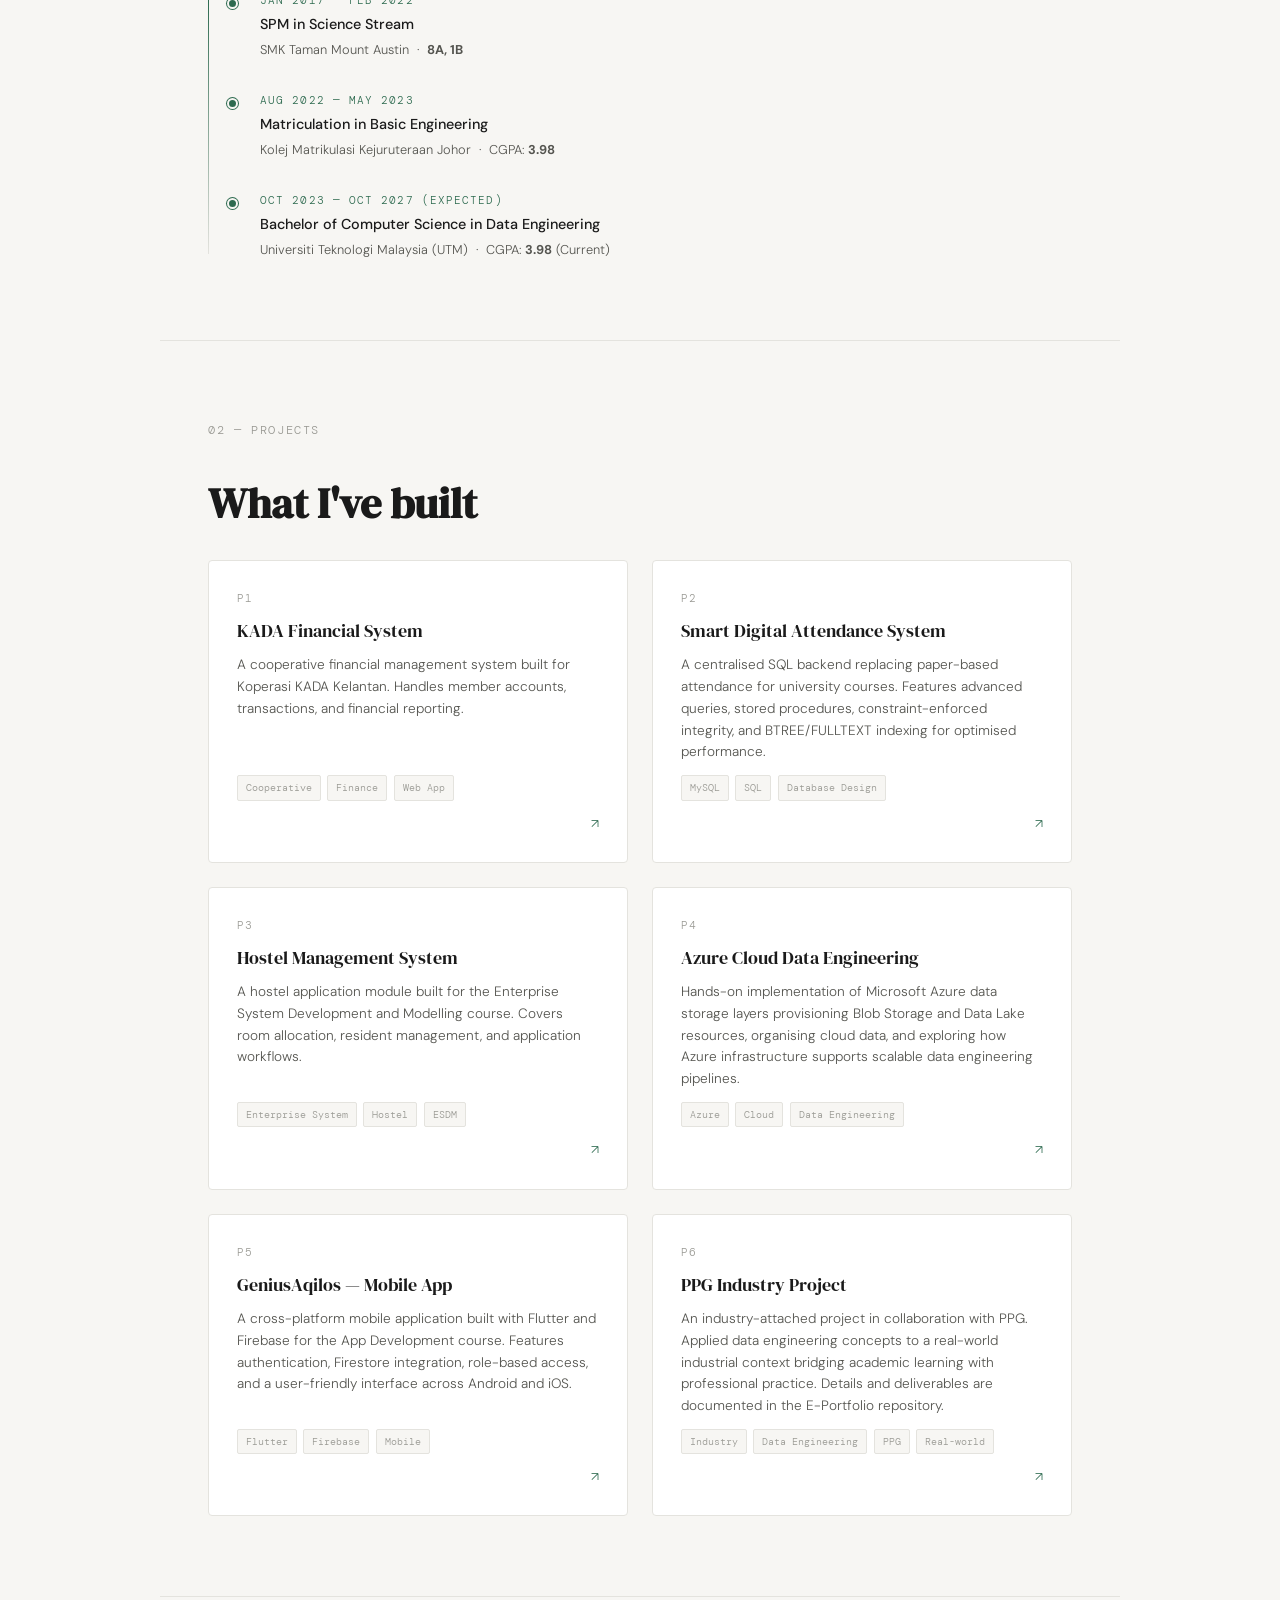
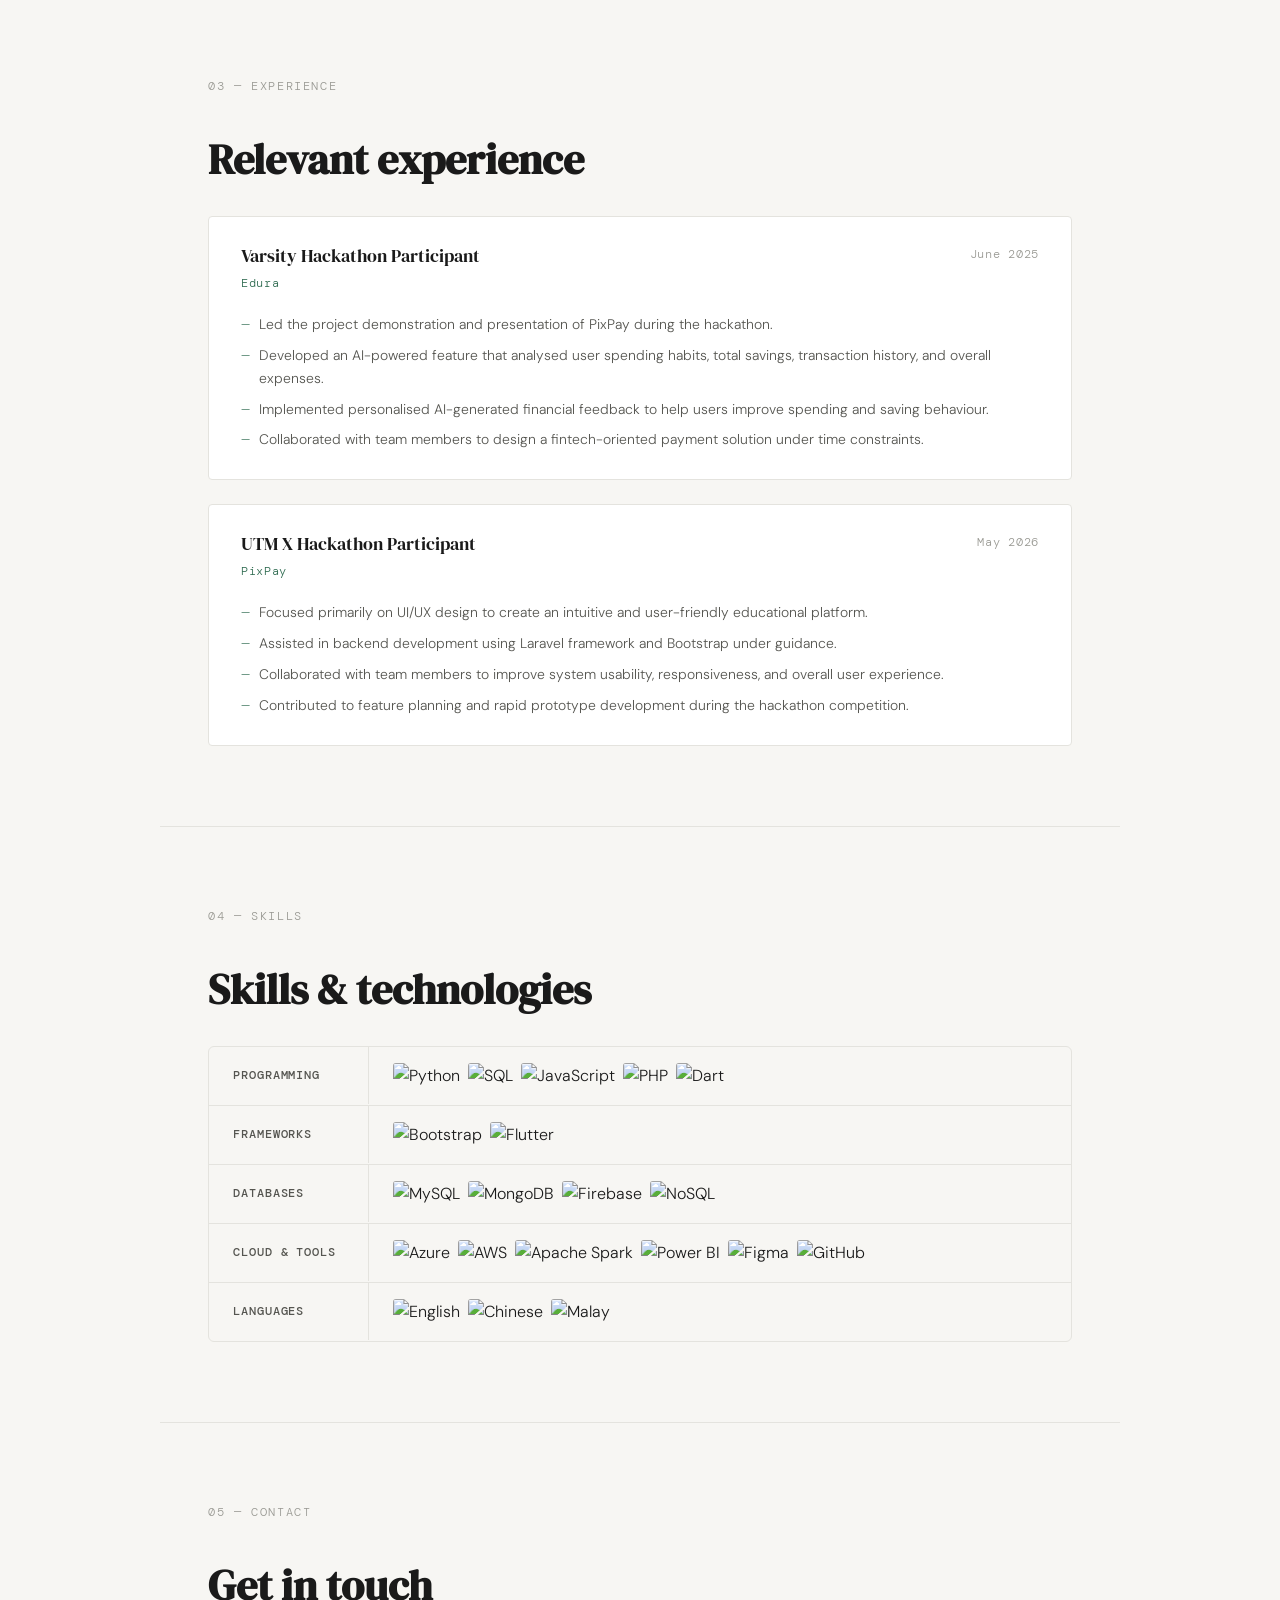
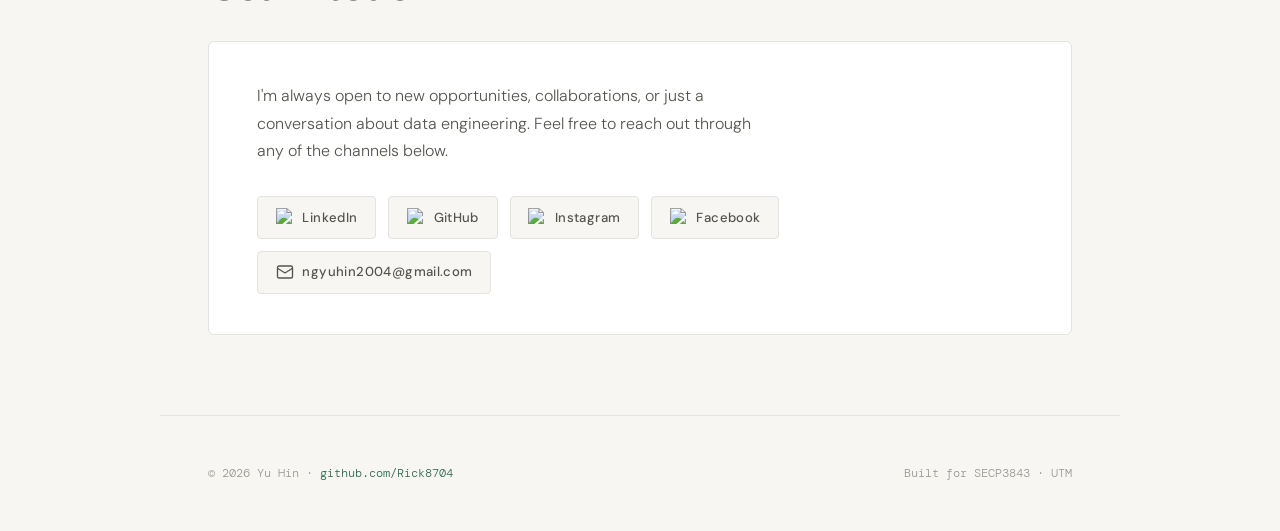
==== commit e761cc16: "style: remove E-PORTFOLIO text from navigation logo" ====
--- a/index.html
+++ b/index.html
@@ -21,7 +21,7 @@
   <div id="read-progress"></div>
 
   <nav id="main-nav">
-    <a class="nav-logo" href="#">YH / E-PORTFOLIO</a>
+    <a class="nav-logo" href="#">YH </a>
     <ul class="nav-links">
       <li><a href="#about" data-section="about">About</a></li>
       <li><a href="#projects" data-section="projects">Projects</a></li>
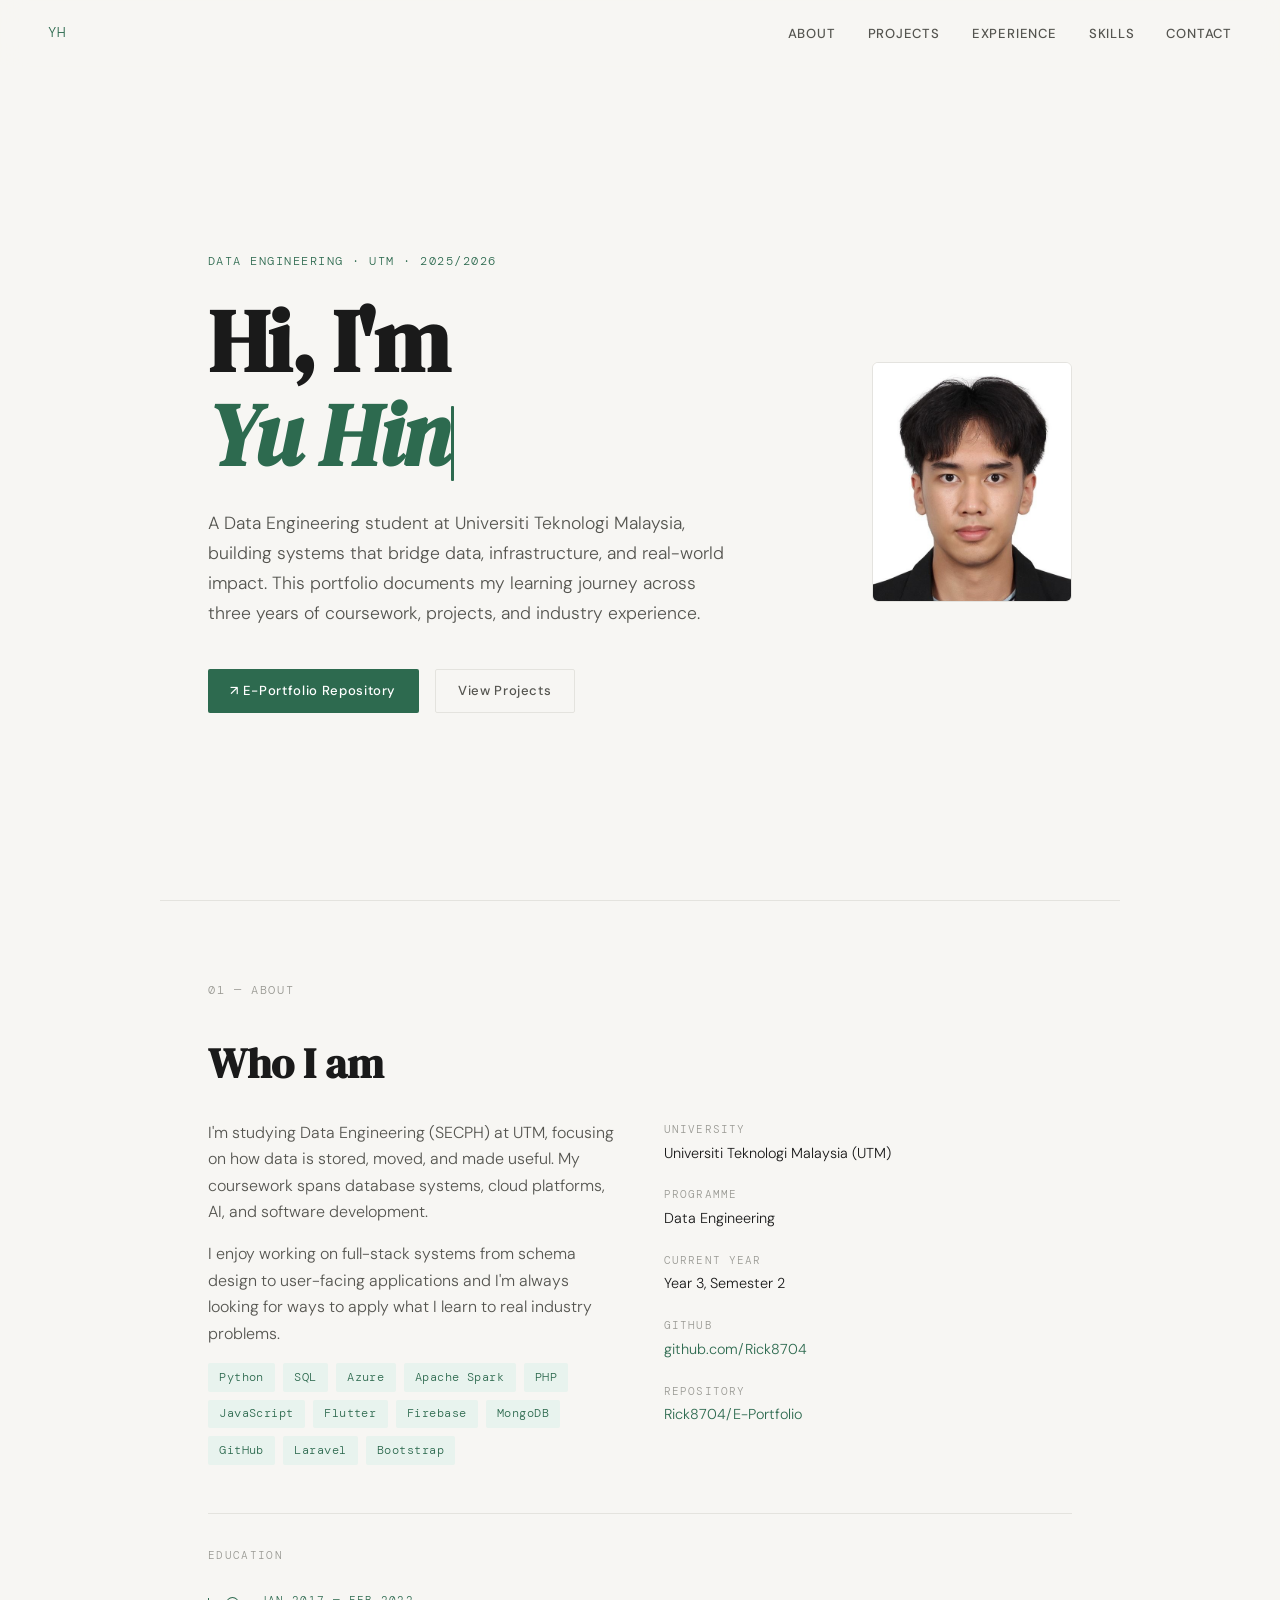
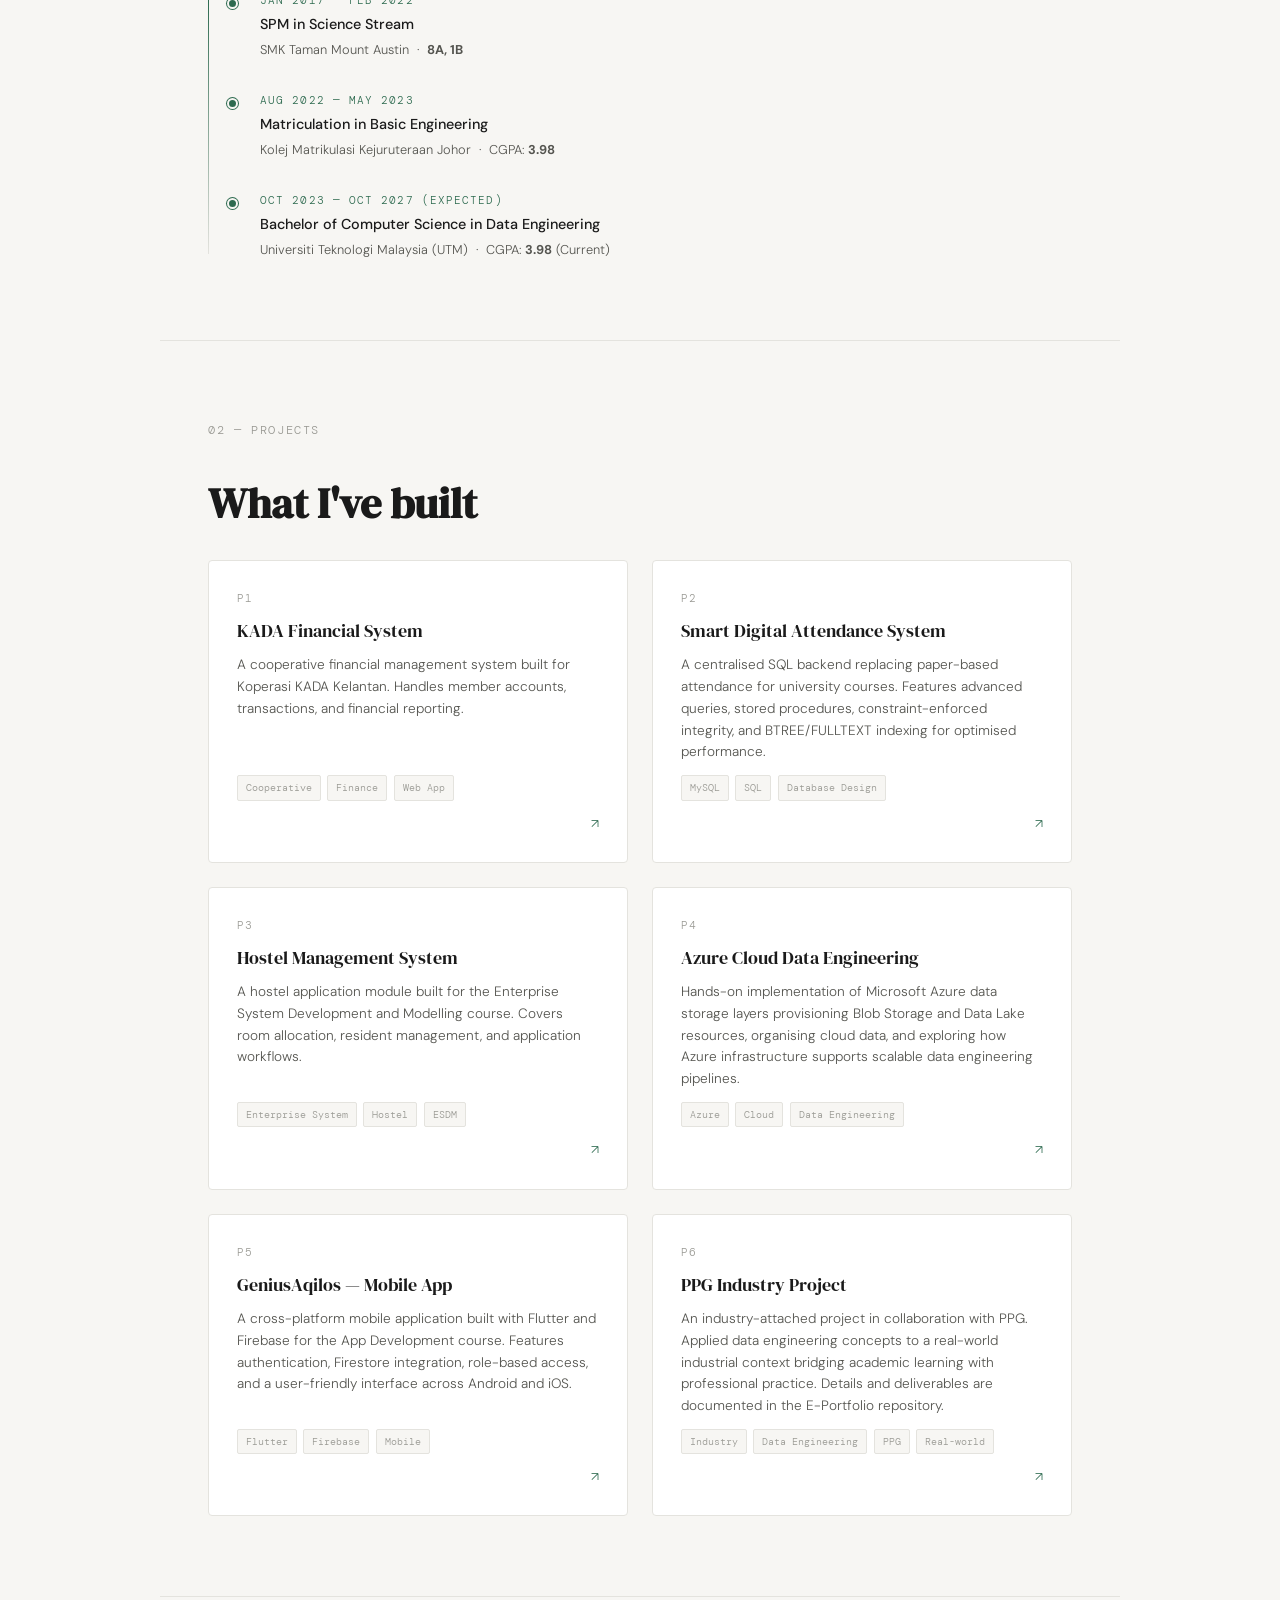
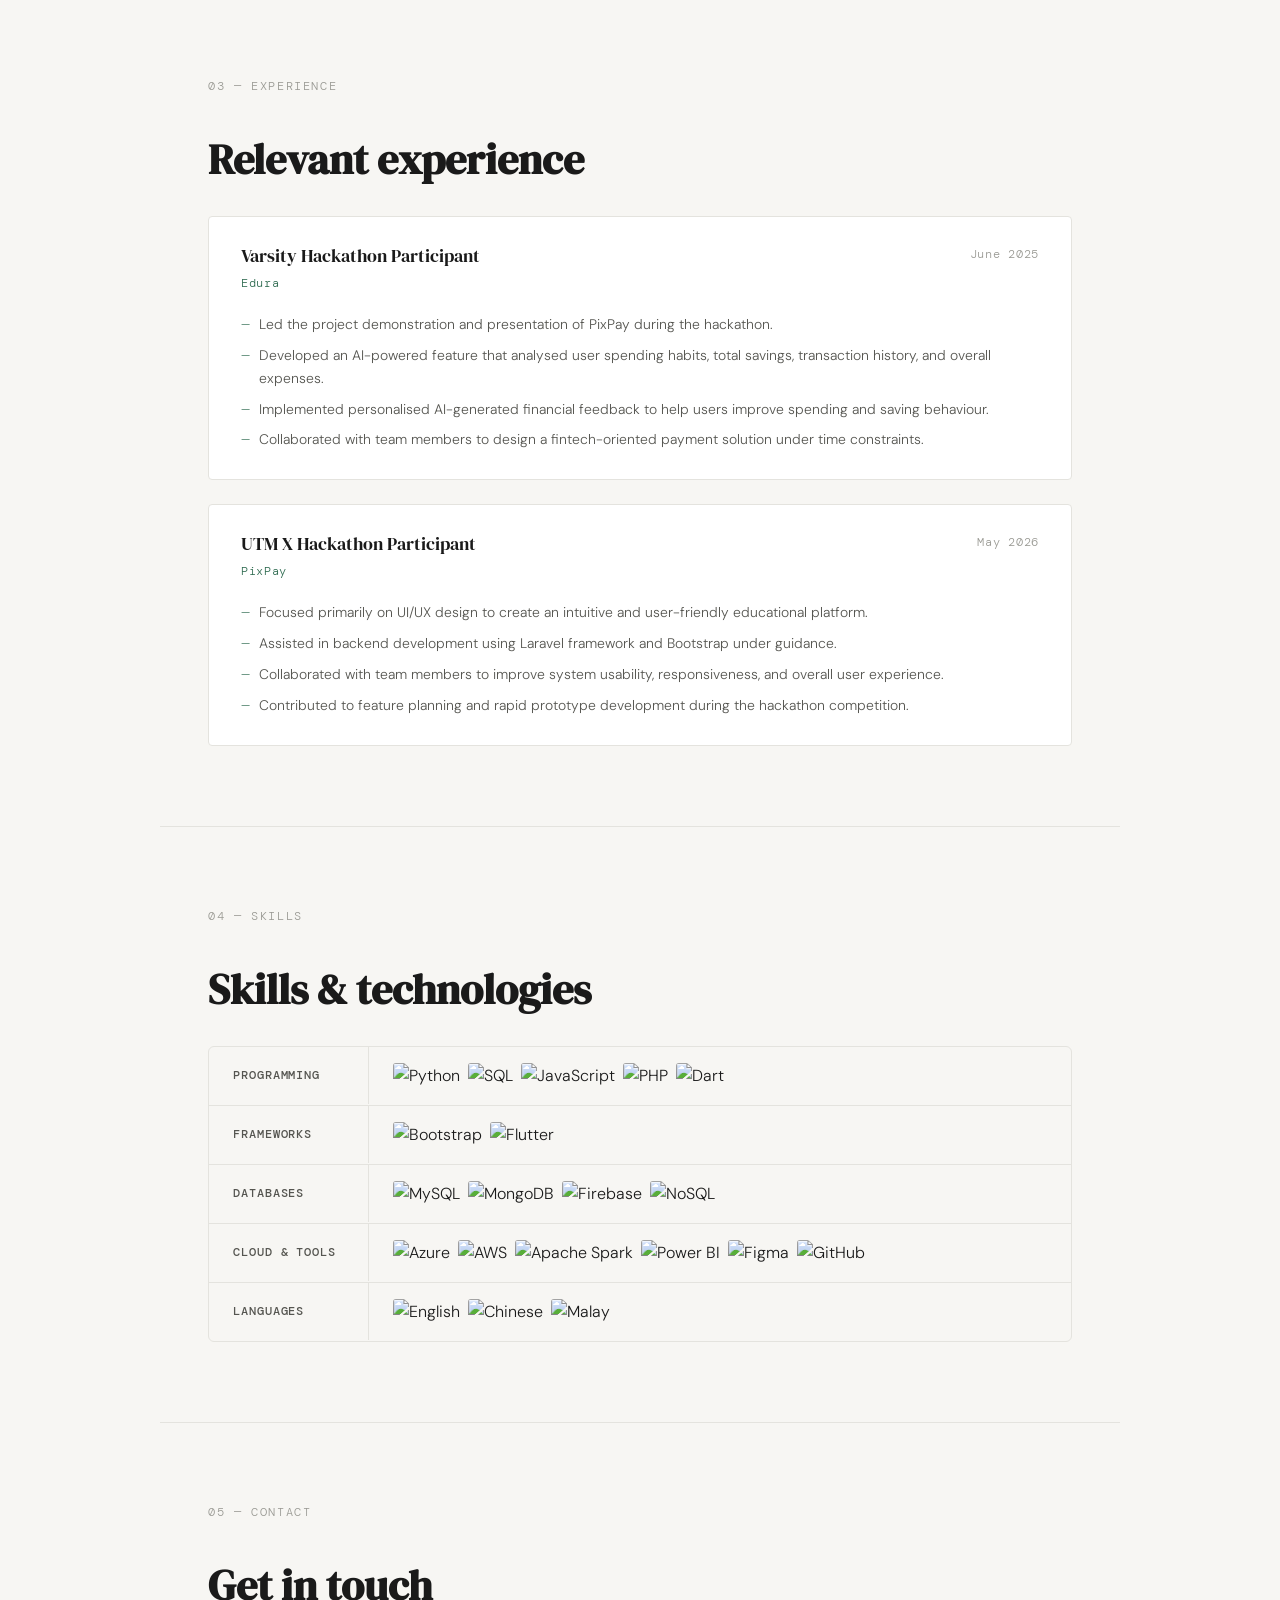
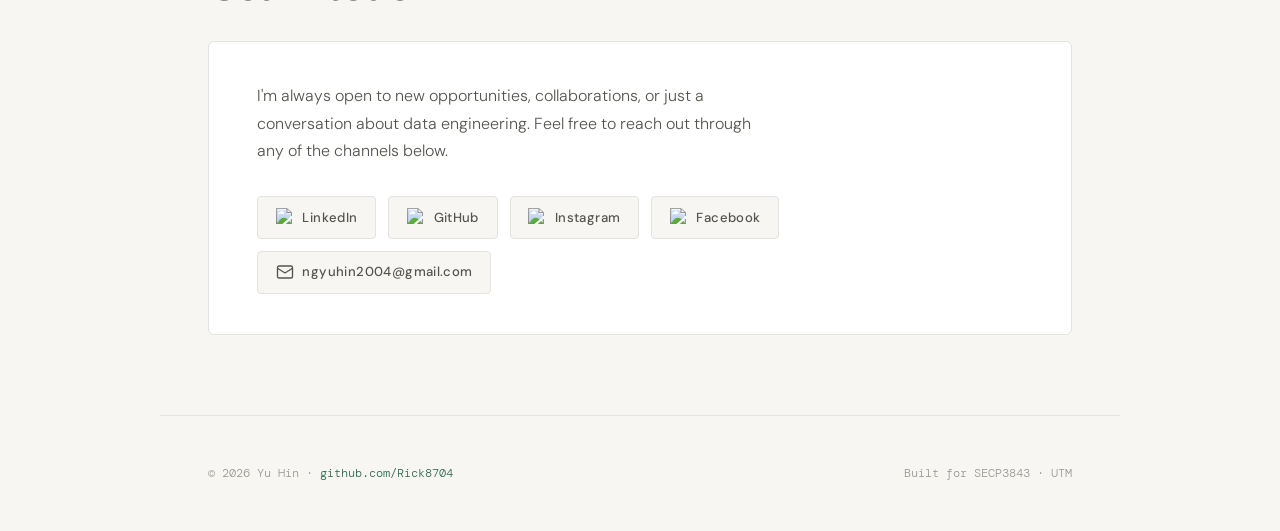
==== commit 392c7b41: "docs: update Data Engineering course code in about section" ====
--- a/index.html
+++ b/index.html
@@ -64,7 +64,7 @@
     <h2 class="reveal reveal-delay-1">Who I am</h2>
     <div class="about-grid">
       <div class="about-text reveal reveal-delay-2">
-        <p>I'm studying Data Engineering (SECP3843) at UTM, focusing on how data is stored, moved, and made useful. My
+        <p>I'm studying Data Engineering (SECPH) at UTM, focusing on how data is stored, moved, and made useful. My
           coursework spans database systems, cloud platforms, AI, and software development.</p>
         <p>I enjoy working on full-stack systems from schema design to user-facing applications and I'm always
           looking for ways to apply what I learn to real industry problems.</p>
@@ -358,7 +358,7 @@
       <p class="contact-intro">I'm always open to new opportunities, collaborations, or just a conversation about data
         engineering. Feel free to reach out through any of the channels below.</p>
       <div class="contact-links">
-        <a class="contact-link linkedin" href="https://www.linkedin.com/in/yu-hin-ng-475777298/" target="_blank">
+        <a class="contact-link linkedin" href="https://www.linkedin.com/in/ngyuhin/" target="_blank">
           <img
             src="https://raw.githubusercontent.com/rahuldkjain/github-profile-readme-generator/master/src/images/icons/Social/linked-in-alt.svg"
             alt="LinkedIn" />
